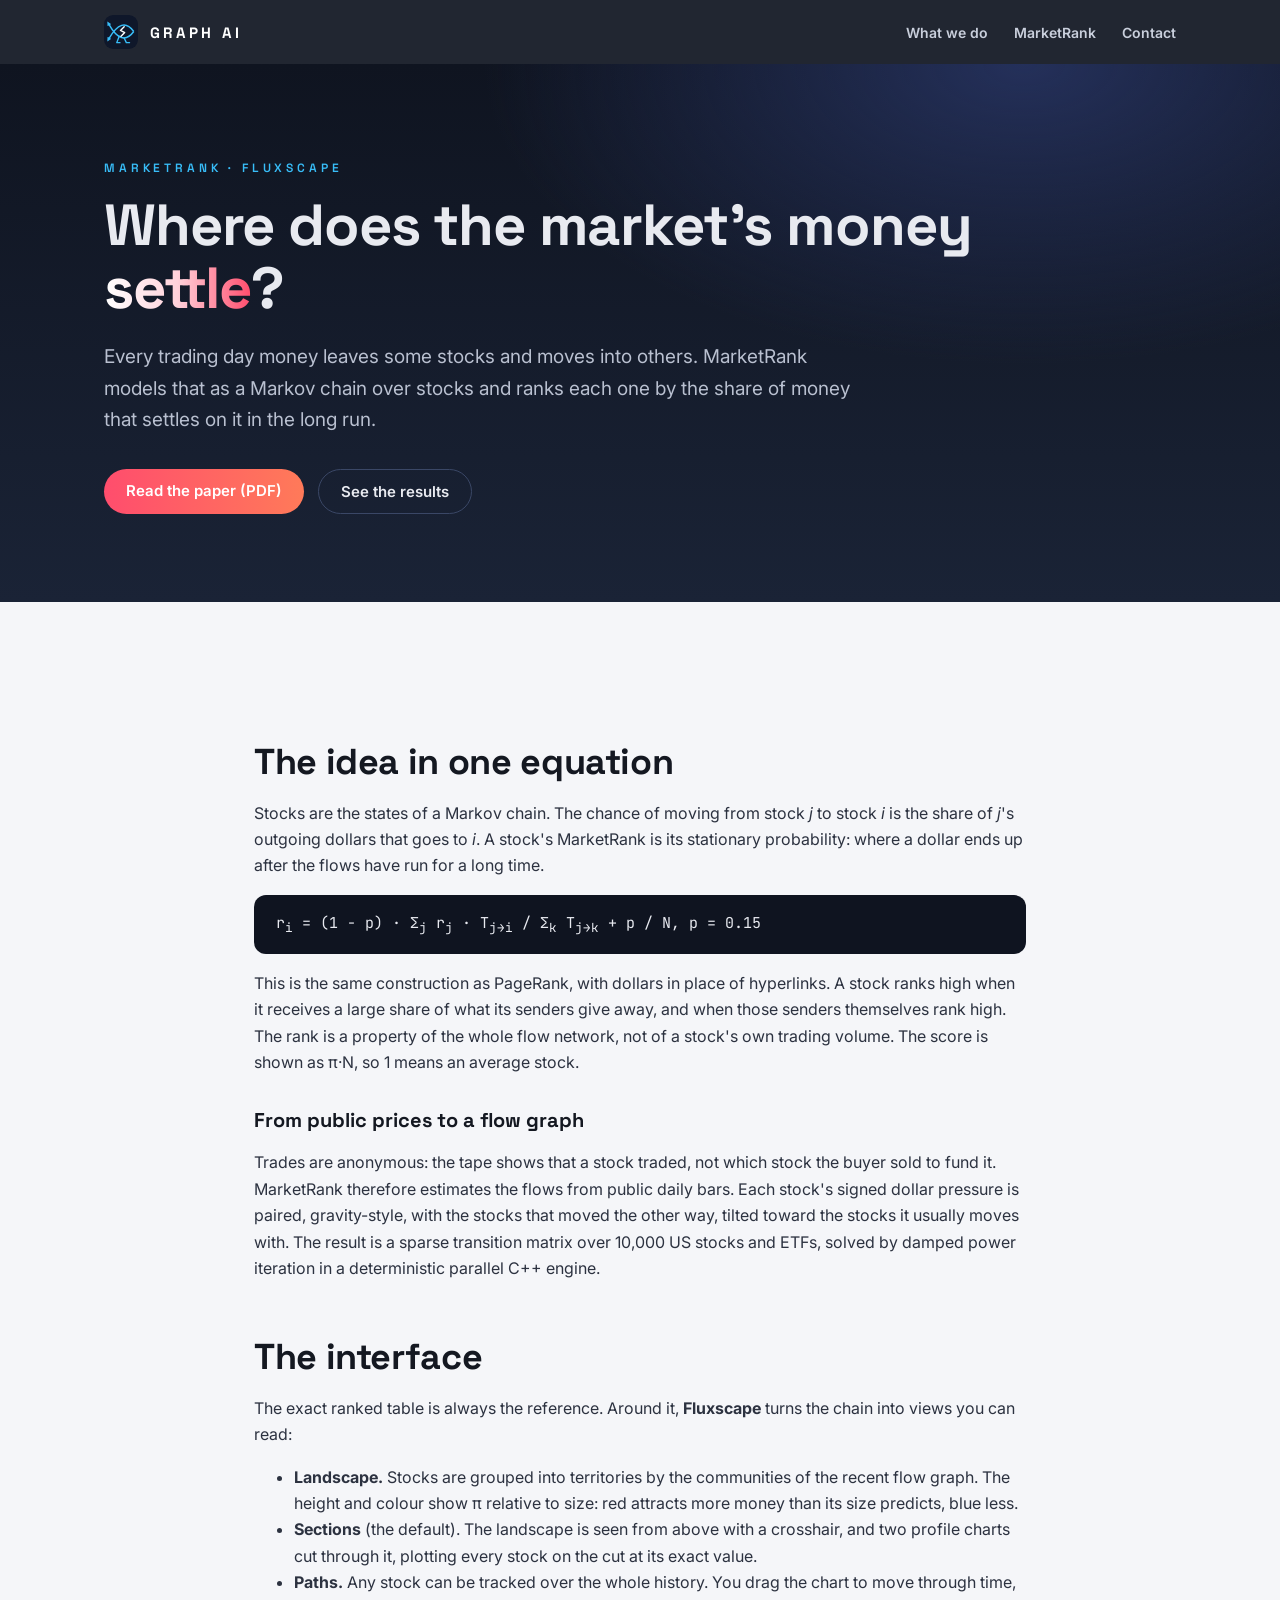
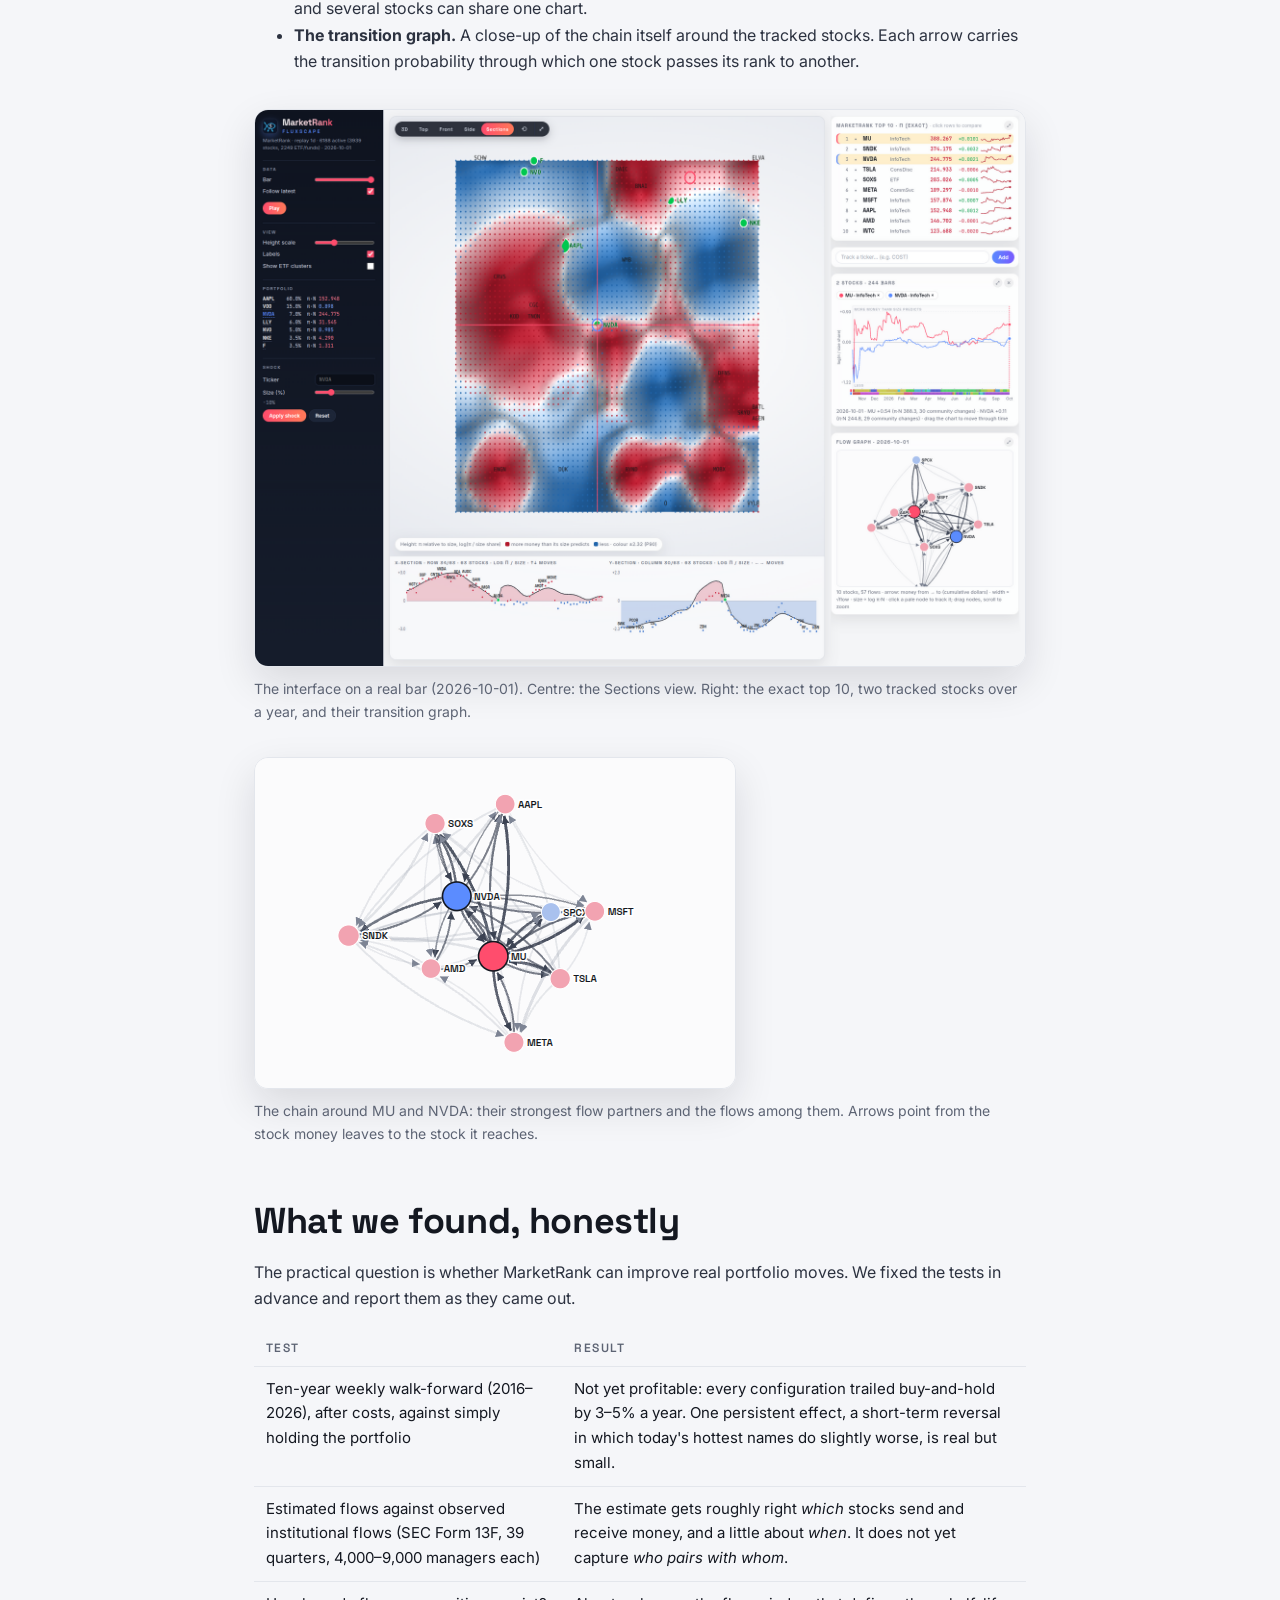
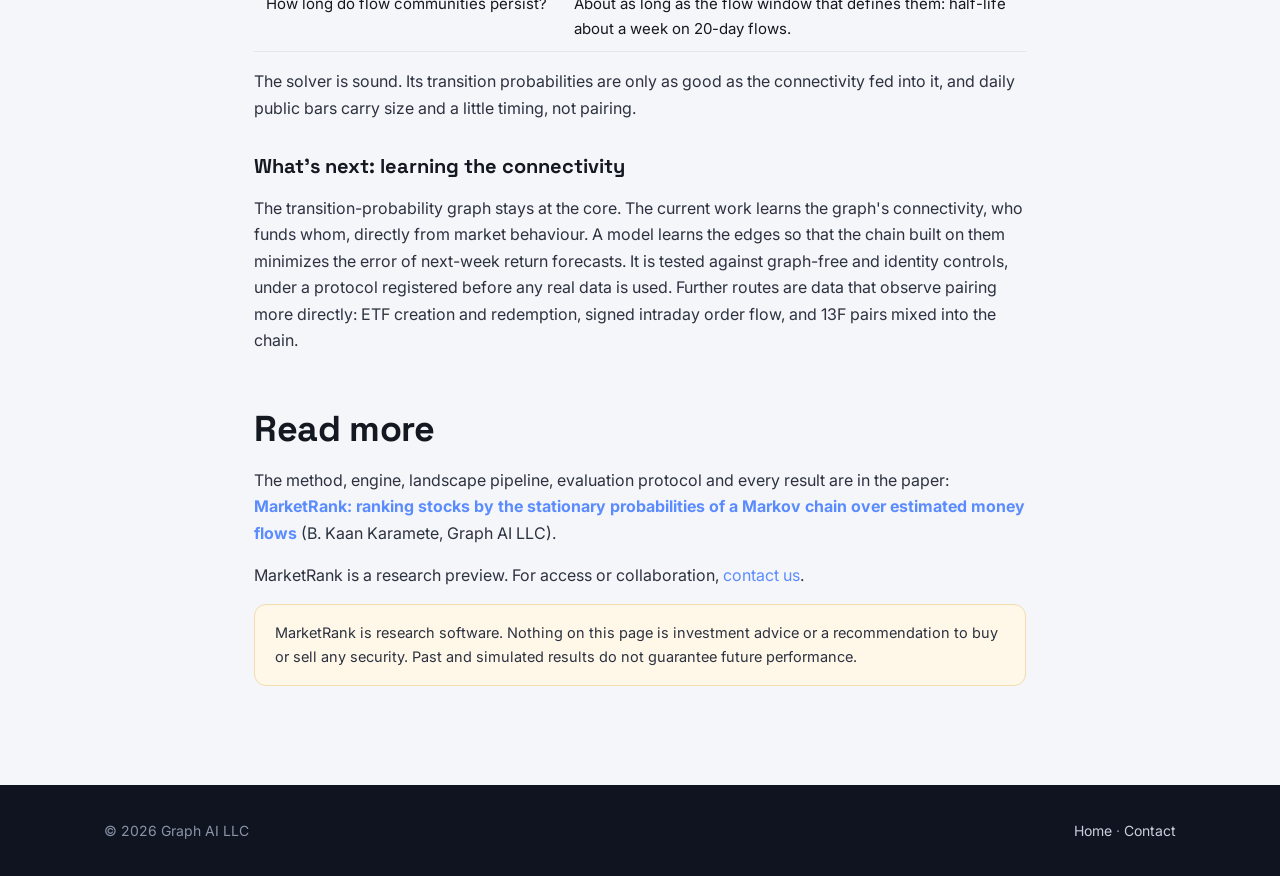
==== marketrank.html @ e9d5492d "graphaiportal.com: Graph AI LLC home + MarketRank page Co-Authored-By: Claude Opus 5.5 (1M context) " ====
<!doctype html>
<html lang="en">
<head>
<meta charset="utf-8">
<meta name="viewport" content="width=device-width, initial-scale=1">
<title>MarketRank: a Markov solver for where money settles | Graph AI LLC</title>
<meta name="description" content="MarketRank ranks stocks by the stationary probabilities of a Markov chain whose transition probabilities are estimated stock-to-stock money flows. Method, interface, honest results and the paper.">
<link rel="icon" type="image/svg+xml" href="assets/favicon.svg">
<link rel="icon" type="image/png" sizes="512x512" href="assets/icon-512.png">
<link rel="apple-touch-icon" sizes="180x180" href="assets/apple-touch-icon.png">
<link rel="preconnect" href="https://fonts.googleapis.com">
<link rel="preconnect" href="https://fonts.gstatic.com" crossorigin>
<link rel="stylesheet" href="https://fonts.googleapis.com/css2?family=Space+Grotesk:wght@500;600;700&family=Inter:wght@400;500;600&family=JetBrains+Mono:wght@400;600&display=swap">
<link rel="stylesheet" href="assets/site.css">
</head>
<body>

<nav class="nav">
  <div class="wrap">
    <a class="brand" href="index.html"><img src="assets/favicon.svg" alt=""><span>Graph AI</span></a>
    <ul>
      <li class="hide-sm"><a href="index.html#what">What we do</a></li>
      <li><a href="marketrank.html">MarketRank</a></li>
      <li><a href="index.html#contact">Contact</a></li>
    </ul>
  </div>
</nav>

<header class="hero">
  <div class="wrap">
    <p class="eyebrow">MarketRank · Fluxscape</p>
    <h1>Where does the market's money <span class="grad">settle</span>?</h1>
    <p class="lead">Every trading day money leaves some stocks and moves into others. MarketRank models that as a Markov chain over stocks and ranks each one by the share of money that settles on it in the long run.</p>
    <div class="btns">
      <a class="btn primary" href="assets/marketrank-paper.pdf">Read the paper (PDF)</a>
      <a class="btn ghost" href="#results">See the results</a>
    </div>
  </div>
</header>

<section class="block">
  <div class="wrap prose">
    <h2>The idea in one equation</h2>
    <p>Stocks are the states of a Markov chain. The chance of moving from stock <em>j</em> to stock <em>i</em> is the share of <em>j</em>'s outgoing dollars that goes to <em>i</em>. A stock's MarketRank is its stationary probability: where a dollar ends up after the flows have run for a long time.</p>
    <div class="formula">r<sub>i</sub> = (1 − p) · Σ<sub>j</sub> r<sub>j</sub> · T<sub>j→i</sub> / Σ<sub>k</sub> T<sub>j→k</sub>  +  p / N,     p = 0.15</div>
    <p>This is the same construction as PageRank, with dollars in place of hyperlinks. A stock ranks high when it receives a large share of what its senders give away, and when those senders themselves rank high. The rank is a property of the whole flow network, not of a stock's own trading volume. The score is shown as π·N, so 1 means an average stock.</p>

    <h3>From public prices to a flow graph</h3>
    <p>Trades are anonymous: the tape shows that a stock traded, not which stock the buyer sold to fund it. MarketRank therefore estimates the flows from public daily bars. Each stock's signed dollar pressure is paired, gravity-style, with the stocks that moved the other way, tilted toward the stocks it usually moves with. The result is a sparse transition matrix over 10,000 US stocks and ETFs, solved by damped power iteration in a deterministic parallel C++ engine.</p>

    <h2>The interface</h2>
    <p>The exact ranked table is always the reference. Around it, <strong>Fluxscape</strong> turns the chain into views you can read:</p>
    <ul>
      <li><strong>Landscape.</strong> Stocks are grouped into territories by the communities of the recent flow graph. The height and colour show π relative to size: red attracts more money than its size predicts, blue less.</li>
      <li><strong>Sections</strong> (the default). The landscape is seen from above with a crosshair, and two profile charts cut through it, plotting every stock on the cut at its exact value.</li>
      <li><strong>Paths.</strong> Any stock can be tracked over the whole history. You drag the chart to move through time, and several stocks can share one chart.</li>
      <li><strong>The transition graph.</strong> A close-up of the chain itself around the tracked stocks. Each arrow carries the transition probability through which one stock passes its rank to another.</li>
    </ul>
    <figure>
      <img src="assets/marketrank-ui.png" alt="MarketRank Fluxscape interface">
      <figcaption>The interface on a real bar (2026-10-01). Centre: the Sections view. Right: the exact top 10, two tracked stocks over a year, and their transition graph.</figcaption>
    </figure>
    <figure>
      <img src="assets/flow-graph.png" alt="Transition graph around MU and NVDA" style="max-width:520px">
      <figcaption>The chain around MU and NVDA: their strongest flow partners and the flows among them. Arrows point from the stock money leaves to the stock it reaches.</figcaption>
    </figure>

    <h2 id="results">What we found, honestly</h2>
    <p>The practical question is whether MarketRank can improve real portfolio moves. We fixed the tests in advance and report them as they came out.</p>
    <table class="results">
      <tr><th>Test</th><th>Result</th></tr>
      <tr><td>Ten-year weekly walk-forward (2016–2026), after costs, against simply holding the portfolio</td><td>Not yet profitable: every configuration trailed buy-and-hold by 3–5% a year. One persistent effect, a short-term reversal in which today's hottest names do slightly worse, is real but small.</td></tr>
      <tr><td>Estimated flows against observed institutional flows (SEC Form 13F, 39 quarters, 4,000–9,000 managers each)</td><td>The estimate gets roughly right <em>which</em> stocks send and receive money, and a little about <em>when</em>. It does not yet capture <em>who pairs with whom</em>.</td></tr>
      <tr><td>How long do flow communities persist?</td><td>About as long as the flow window that defines them: half-life about a week on 20-day flows.</td></tr>
    </table>
    <p>The solver is sound. Its transition probabilities are only as good as the connectivity fed into it, and daily public bars carry size and a little timing, not pairing.</p>

    <h3>What's next: learning the connectivity</h3>
    <p>The transition-probability graph stays at the core. The current work learns the graph's connectivity, who funds whom, directly from market behaviour. A model learns the edges so that the chain built on them minimizes the error of next-week return forecasts. It is tested against graph-free and identity controls, under a protocol registered before any real data is used. Further routes are data that observe pairing more directly: ETF creation and redemption, signed intraday order flow, and 13F pairs mixed into the chain.</p>

    <h2>Read more</h2>
    <p>The method, engine, landscape pipeline, evaluation protocol and every result are in the paper: <a href="assets/marketrank-paper.pdf"><strong>MarketRank: ranking stocks by the stationary probabilities of a Markov chain over estimated money flows</strong></a> (B. Kaan Karamete, Graph AI LLC).</p>
    <p>MarketRank is a research preview. For access or collaboration, <a href="index.html#contact">contact us</a>.</p>
    <p class="note">MarketRank is research software. Nothing on this page is investment advice or a recommendation to buy or sell any security. Past and simulated results do not guarantee future performance.</p>
  </div>
</section>

<footer>
  <div class="wrap">
    <span>© 2026 Graph AI LLC</span>
    <span><a href="index.html">Home</a> · <a href="index.html#contact">Contact</a></span>
  </div>
</footer>
</body>
</html>
---- assets/site.css ----
:root {
  --navy: #0f1420; --navy2: #1a2336; --ink: #141821; --muted: #5d6474; --line: #e3e6ec; --bg: #f5f6f9;
  --red: #ff4d6d; --red2: #ff7a59; --blue: #5b8cff; --sky: #38bdf8;
  --display: 'Space Grotesk', Inter, system-ui, sans-serif;
  --sans: Inter, system-ui, -apple-system, 'Segoe UI', sans-serif;
  --mono: 'JetBrains Mono', ui-monospace, SFMono-Regular, Menlo, monospace;
}
* { box-sizing: border-box; }
html { scroll-behavior: smooth; }
body { margin: 0; font: 16px/1.65 var(--sans); color: var(--ink); background: var(--bg); }
img { max-width: 100%; display: block; }
a { color: var(--blue); text-decoration: none; }
a:hover { text-decoration: underline; }
.wrap { max-width: 1120px; margin: 0 auto; padding: 0 24px; }

/* nav */
.nav { position: sticky; top: 0; z-index: 10; background: rgba(15, 20, 32, .92); backdrop-filter: blur(10px); -webkit-backdrop-filter: blur(10px); }
.nav .wrap { display: flex; align-items: center; justify-content: space-between; height: 64px; }
.brand { display: flex; align-items: center; gap: 12px; color: #fff; }
.brand:hover { text-decoration: none; }
.brand img { width: 34px; height: 34px; border-radius: 9px; }
.brand span { font: 700 15px var(--display); letter-spacing: .22em; text-transform: uppercase; }
.nav ul { list-style: none; display: flex; gap: 26px; margin: 0; padding: 0; }
.nav ul a { color: #c9cfdc; font: 600 14px var(--sans); }
.nav ul a:hover { color: #fff; text-decoration: none; }

/* hero */
.hero { background: radial-gradient(900px 500px at 80% 0%, #24305a 0%, transparent 60%), linear-gradient(180deg, var(--navy) 0%, var(--navy2) 100%); color: #e8eaf0; padding: 96px 0 88px; }
.eyebrow { font: 600 12px var(--display); letter-spacing: .32em; text-transform: uppercase; color: var(--sky); margin: 0 0 18px; }
.hero h1 { font: 700 clamp(34px, 5vw, 58px)/1.08 var(--display); letter-spacing: -.02em; margin: 0 0 22px; max-width: 900px; }
.hero h1 .grad { background: linear-gradient(90deg, #ffffff 0%, #ffd1da 50%, var(--red) 100%); -webkit-background-clip: text; background-clip: text; color: transparent; }
.hero p.lead { font-size: 19px; color: #b9c0d0; max-width: 760px; margin: 0 0 34px; }
.btns { display: flex; flex-wrap: wrap; gap: 14px; }
.btn { display: inline-block; padding: 12px 22px; border-radius: 999px; font: 600 15px var(--sans); }
.btn:hover { text-decoration: none; filter: brightness(1.08); }
.btn.primary { background: linear-gradient(90deg, var(--red), var(--red2)); color: #fff; }
.btn.ghost { border: 1px solid #3a4766; color: #e8eaf0; }

/* sections */
section.block { padding: 84px 0; }
section.block.alt { background: #fff; }
h2 { font: 700 clamp(26px, 3.2vw, 36px)/1.15 var(--display); letter-spacing: -.01em; margin: 0 0 14px; }
.sub { color: var(--muted); max-width: 760px; margin: 0 0 40px; font-size: 17px; }
.grid3 { display: grid; grid-template-columns: repeat(auto-fit, minmax(260px, 1fr)); gap: 22px; }
.card { background: #fff; border: 1px solid var(--line); border-radius: 16px; padding: 26px; box-shadow: 0 8px 24px rgba(20, 24, 33, .05); }
section.block.alt .card { background: var(--bg); }
.card h3 { font: 700 18px var(--display); margin: 0 0 8px; }
.card p { margin: 0; color: var(--muted); font-size: 15px; }
.icon { width: 40px; height: 40px; border-radius: 10px; display: grid; place-items: center; margin-bottom: 14px; font-size: 20px;
  background: linear-gradient(135deg, rgba(91, 140, 255, .15), rgba(255, 77, 109, .15)); }

/* feature */
.feature { display: grid; grid-template-columns: 1.05fr 1fr; gap: 44px; align-items: center; }
.feature .shot { border-radius: 16px; overflow: hidden; box-shadow: 0 24px 60px rgba(15, 20, 32, .25); border: 1px solid #263047; }
.tag { display: inline-block; font: 600 11px var(--display); letter-spacing: .2em; text-transform: uppercase; color: var(--red);
  background: rgba(255, 77, 109, .1); padding: 5px 10px; border-radius: 999px; margin-bottom: 14px; }
.ticks { list-style: none; padding: 0; margin: 18px 0 28px; }
.ticks li { padding-left: 26px; position: relative; margin: 8px 0; color: #303644; }
.ticks li::before { content: ''; position: absolute; left: 0; top: .6em; width: 12px; height: 12px; border-radius: 50%;
  background: linear-gradient(135deg, var(--red), var(--blue)); }
.feature .btn.ghost { color: var(--ink); border-color: #c8ccd6; }

/* prose page */
.prose { max-width: 820px; }
.prose h2 { margin-top: 56px; }
.prose h3 { font: 700 20px var(--display); margin: 32px 0 8px; }
.prose p, .prose li { color: #2c3240; }
.formula { font: 15px var(--mono); background: var(--navy); color: #e8eaf0; padding: 18px 22px; border-radius: 12px; overflow-x: auto; }
figure { margin: 34px 0; }
figure img { border-radius: 14px; border: 1px solid var(--line); box-shadow: 0 16px 40px rgba(15, 20, 32, .12); }
figcaption { color: var(--muted); font-size: 14px; margin-top: 10px; }
.results { width: 100%; border-collapse: collapse; margin: 18px 0 8px; font-size: 15px; }
.results th, .results td { text-align: left; padding: 10px 12px; border-bottom: 1px solid var(--line); vertical-align: top; }
.results th { font: 600 12px var(--display); letter-spacing: .12em; text-transform: uppercase; color: var(--muted); }
.note { background: #fff7e8; border: 1px solid #f3dcae; border-radius: 12px; padding: 16px 20px; color: #5b4a24; font-size: 14.5px; }

/* contact + footer */
.contact { text-align: center; }
.contact .sub { margin: 0 auto 26px; }
footer { background: var(--navy); color: #8b93a7; padding: 34px 0; font-size: 14px; }
footer .wrap { display: flex; flex-wrap: wrap; justify-content: space-between; gap: 12px; }
footer a { color: #c9cfdc; }

@media (max-width: 860px) {
  .feature { grid-template-columns: 1fr; }
  .nav ul { gap: 16px; }
  .nav ul li.hide-sm { display: none; }
  .hero { padding: 72px 0 64px; }
}
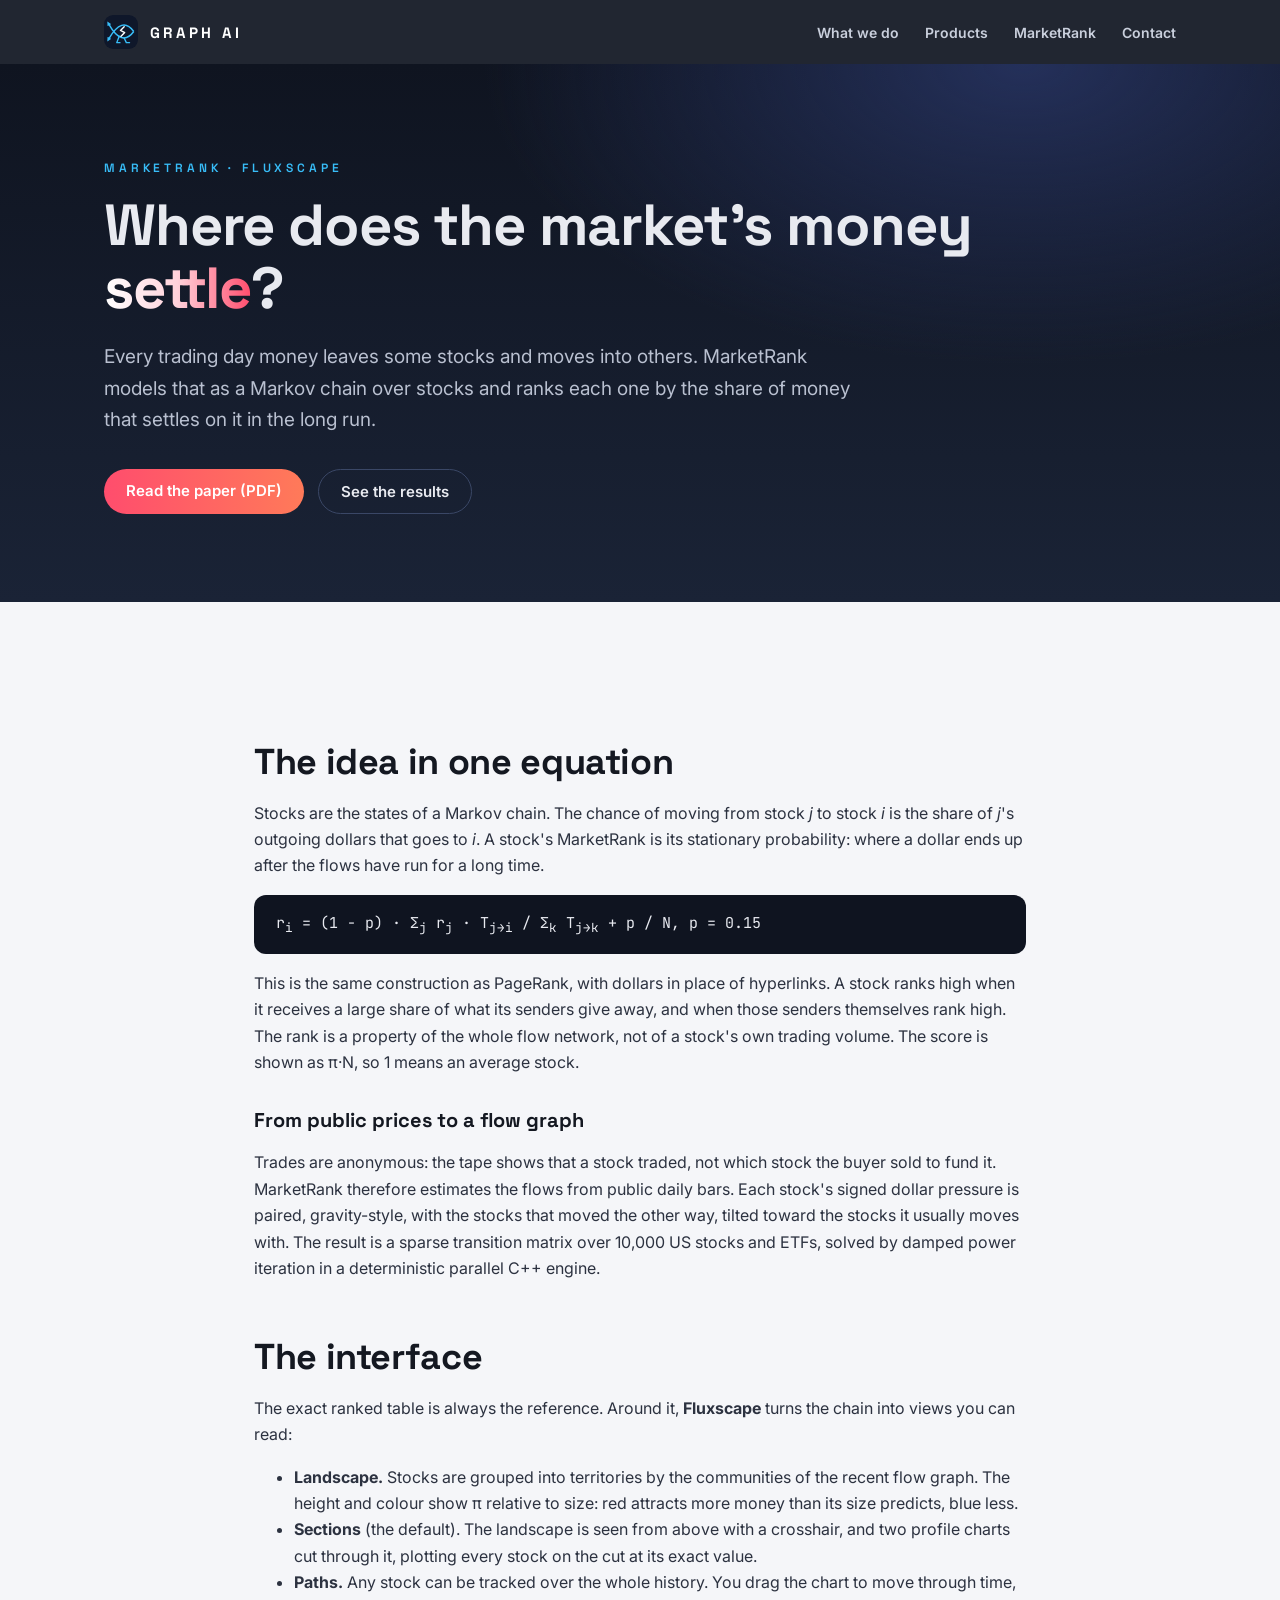
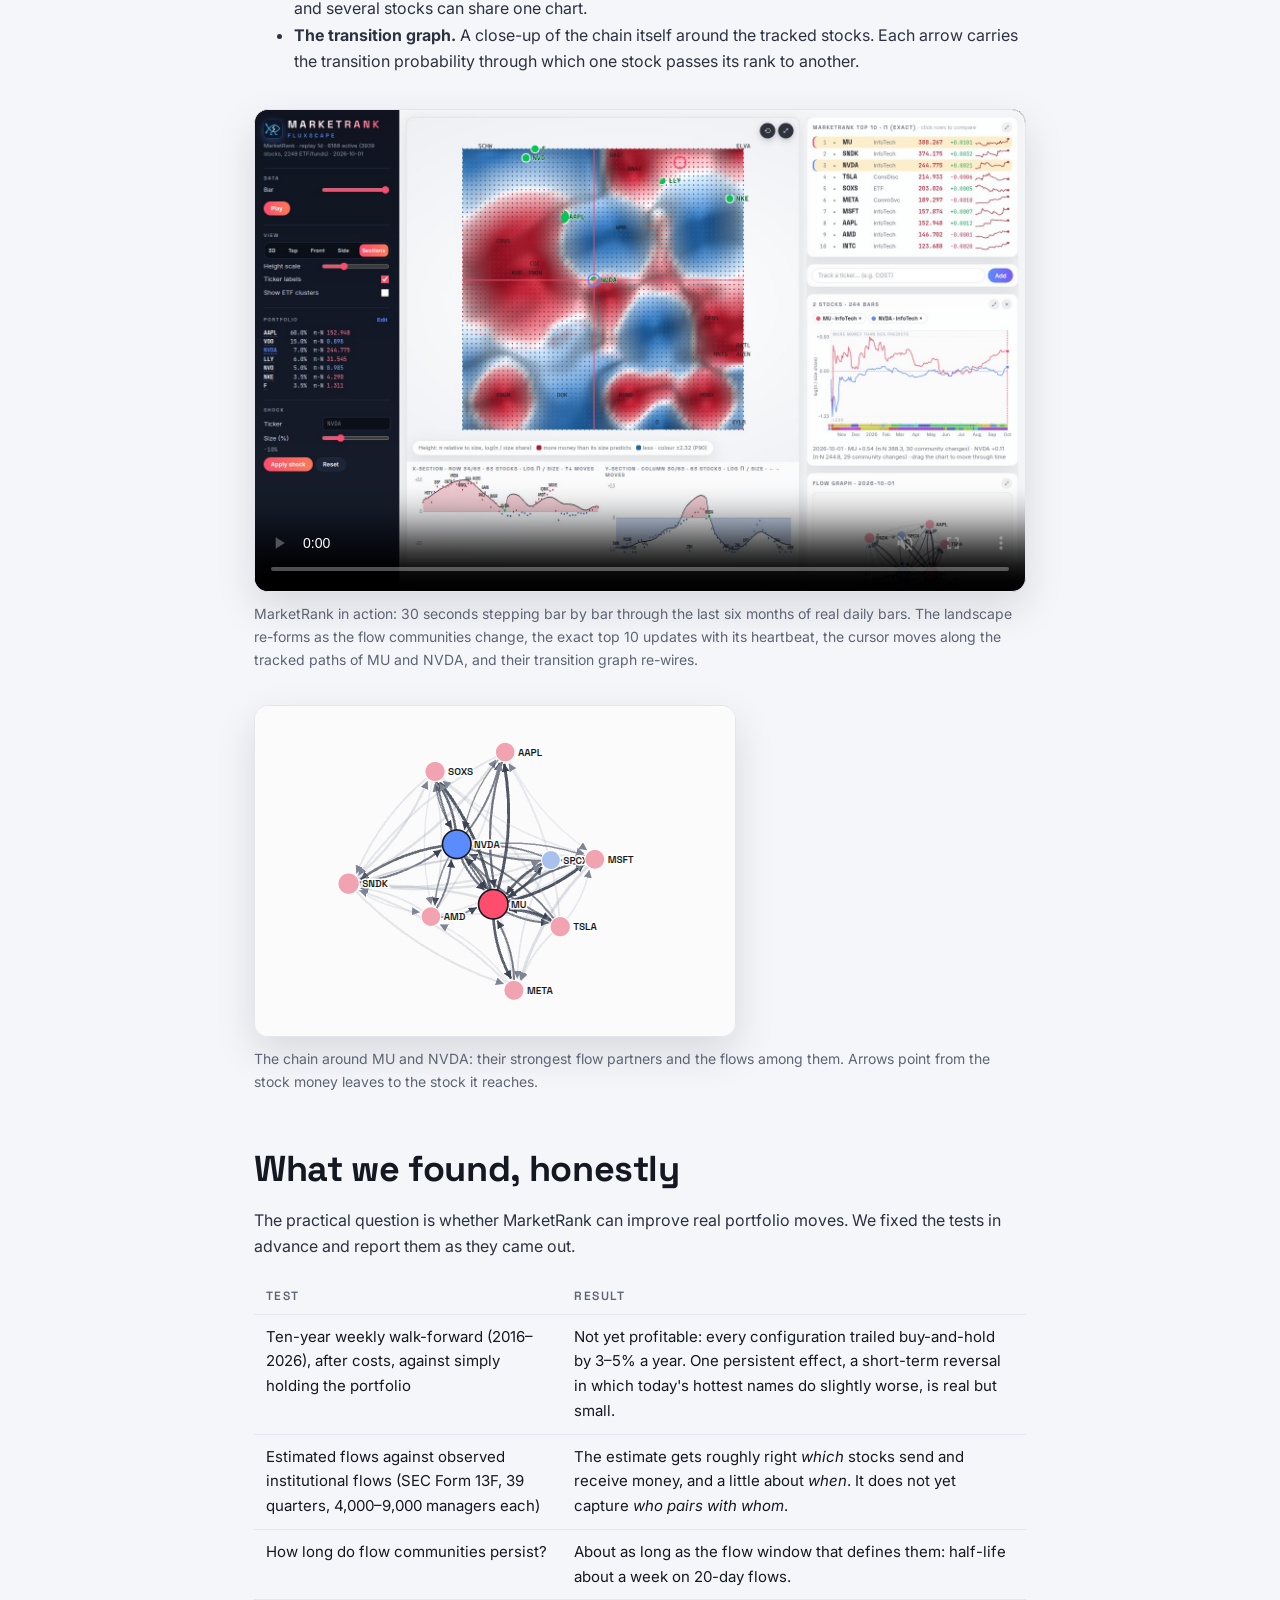
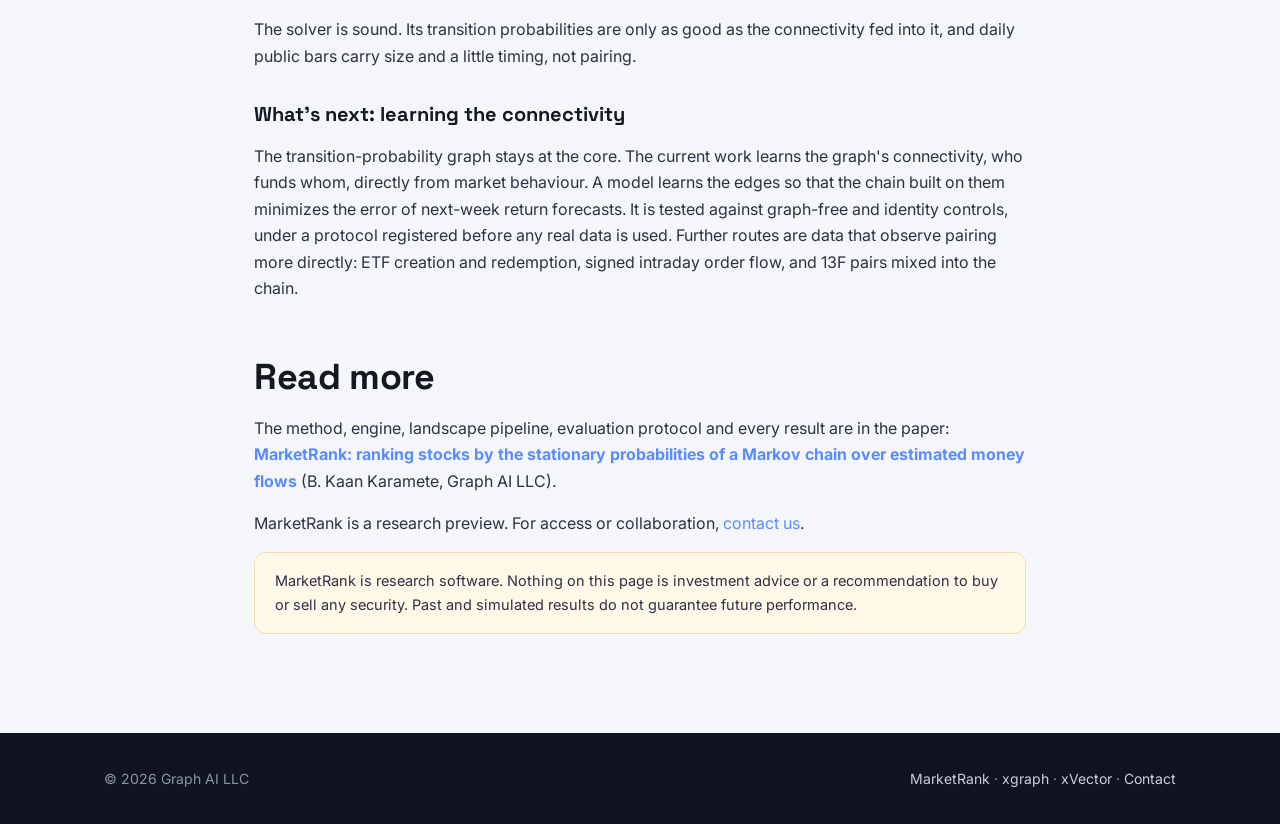
==== commit 55297d60: "site: products (MarketRank, xgraph, xVector + arXiv:2609.00387), publications, 30 s MarketRank demo " ====
--- a/marketrank.html
+++ b/marketrank.html
@@ -20,6 +20,7 @@
     <a class="brand" href="index.html"><img src="assets/favicon.svg" alt=""><span>Graph AI</span></a>
     <ul>
       <li class="hide-sm"><a href="index.html#what">What we do</a></li>
+      <li><a href="index.html#products">Products</a></li>
       <li><a href="marketrank.html">MarketRank</a></li>
       <li><a href="index.html#contact">Contact</a></li>
     </ul>
@@ -57,8 +58,8 @@
       <li><strong>The transition graph.</strong> A close-up of the chain itself around the tracked stocks. Each arrow carries the transition probability through which one stock passes its rank to another.</li>
     </ul>
     <figure>
-      <img src="assets/marketrank-ui.png" alt="MarketRank Fluxscape interface">
-      <figcaption>The interface on a real bar (2026-10-01). Centre: the Sections view. Right: the exact top 10, two tracked stocks over a year, and their transition graph.</figcaption>
+      <video class="demo" src="assets/marketrank-demo.mp4" poster="assets/marketrank-ui.jpg" controls autoplay muted loop playsinline preload="metadata"></video>
+      <figcaption>MarketRank in action: 30 seconds stepping bar by bar through the last six months of real daily bars. The landscape re-forms as the flow communities change, the exact top 10 updates with its heartbeat, the cursor moves along the tracked paths of MU and NVDA, and their transition graph re-wires.</figcaption>
     </figure>
     <figure>
       <img src="assets/flow-graph.png" alt="Transition graph around MU and NVDA" style="max-width:520px">
@@ -88,7 +89,7 @@
 <footer>
   <div class="wrap">
     <span>© 2026 Graph AI LLC</span>
-    <span><a href="index.html">Home</a> · <a href="index.html#contact">Contact</a></span>
+    <span><a href="marketrank.html">MarketRank</a> · <a href="https://github.com/karametebkaan/xgraph">xgraph</a> · <a href="https://github.com/karametebkaan/xVector">xVector</a> · <a href="index.html#contact">Contact</a></span>
   </div>
 </footer>
 </body>
--- a/assets/site.css
+++ b/assets/site.css
@@ -87,3 +87,17 @@
   .nav ul li.hide-sm { display: none; }
   .hero { padding: 72px 0 64px; }
 }
+
+/* products */
+.products .product { display: flex; flex-direction: column; color: inherit; transition: transform .15s, box-shadow .15s; }
+.products .product:hover { text-decoration: none; transform: translateY(-3px); box-shadow: 0 16px 36px rgba(20, 24, 33, .12); }
+.products .tag { align-self: flex-start; }
+.tag-blue { color: var(--blue); background: rgba(91, 140, 255, .12); }
+.kicker { font: 600 14px var(--sans); color: var(--ink) !important; margin: 0 0 10px !important; }
+.product .more { margin-top: auto; padding-top: 16px; font: 600 14px var(--sans); color: var(--blue); }
+.feature .shot video, video.demo { width: 100%; display: block; background: var(--navy); }
+video.demo { border-radius: 14px; border: 1px solid var(--line); box-shadow: 0 16px 40px rgba(15, 20, 32, .12); }
+.product .more a { color: var(--blue); }
+.products .card.product:not(a):hover { transform: none; }
+.publications { margin-top: 26px; font-size: 15px; color: var(--muted); }
+.publications li { margin: 6px 0; }
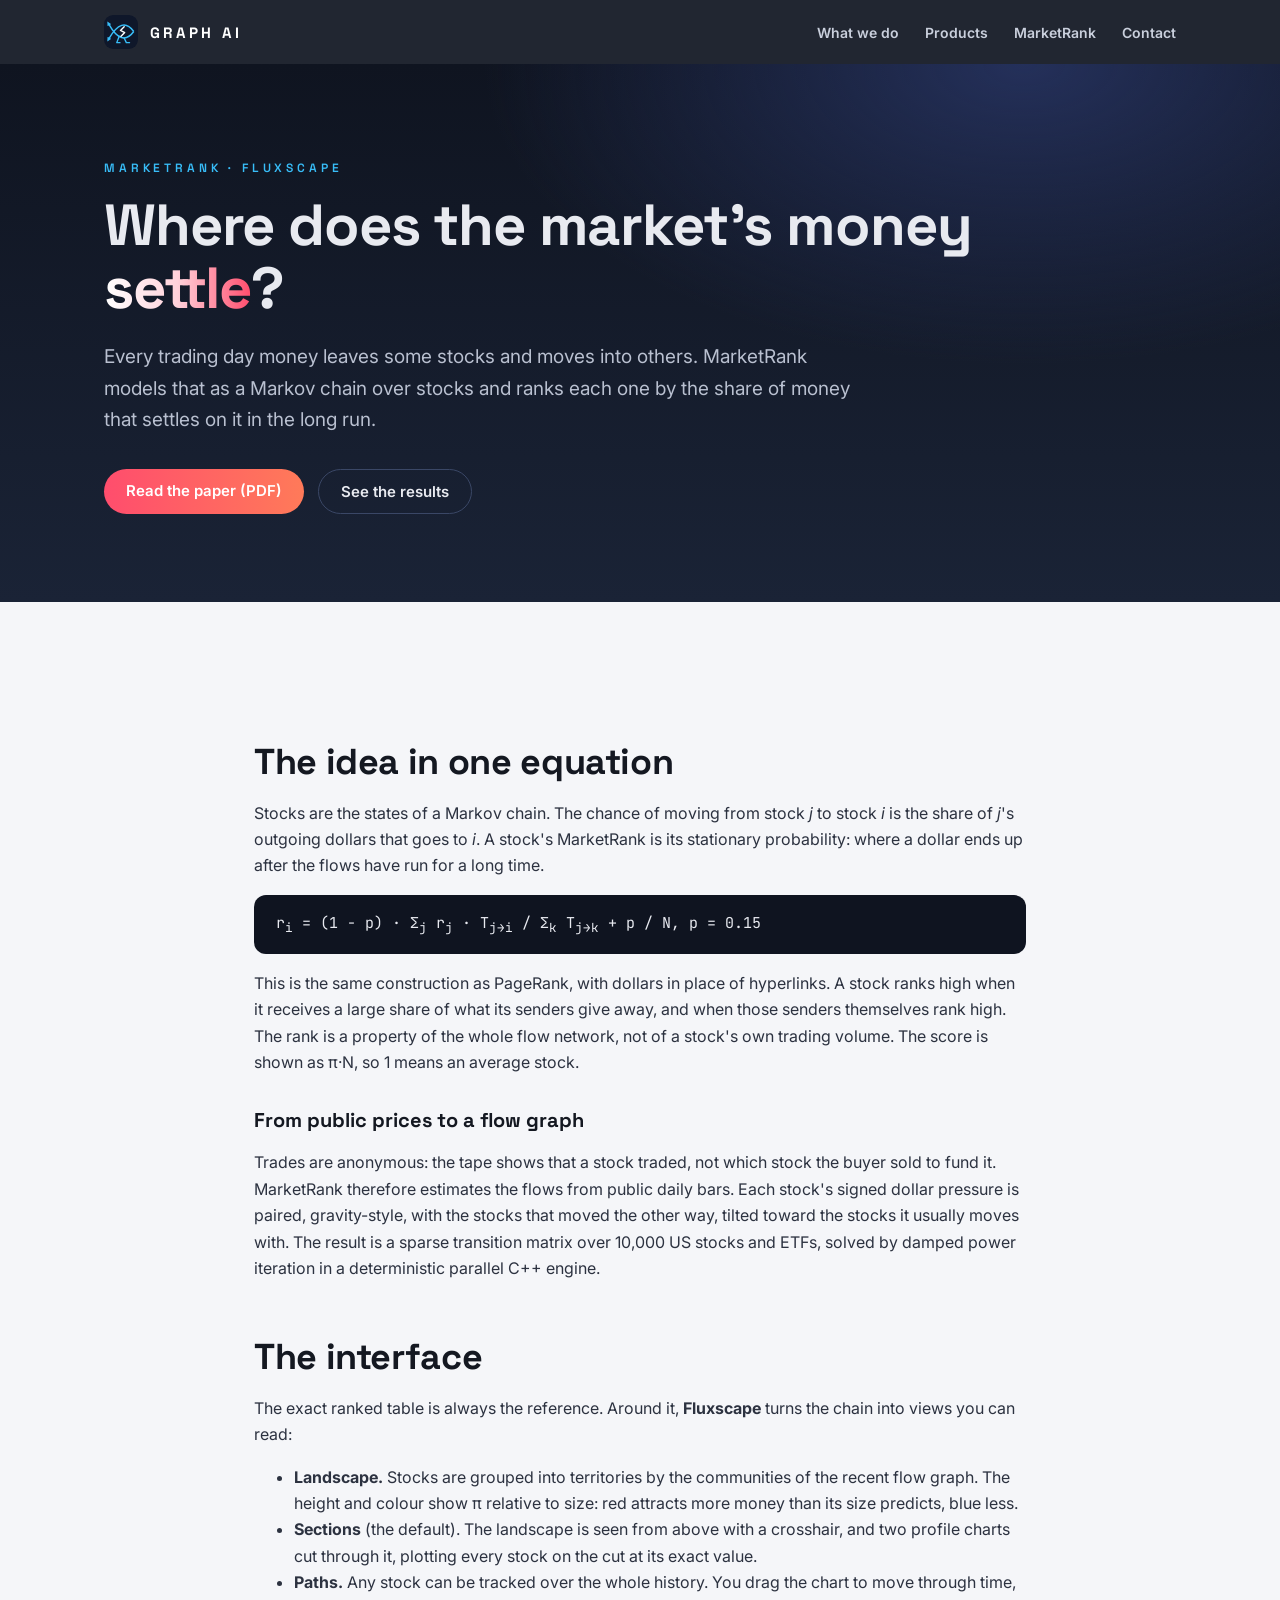
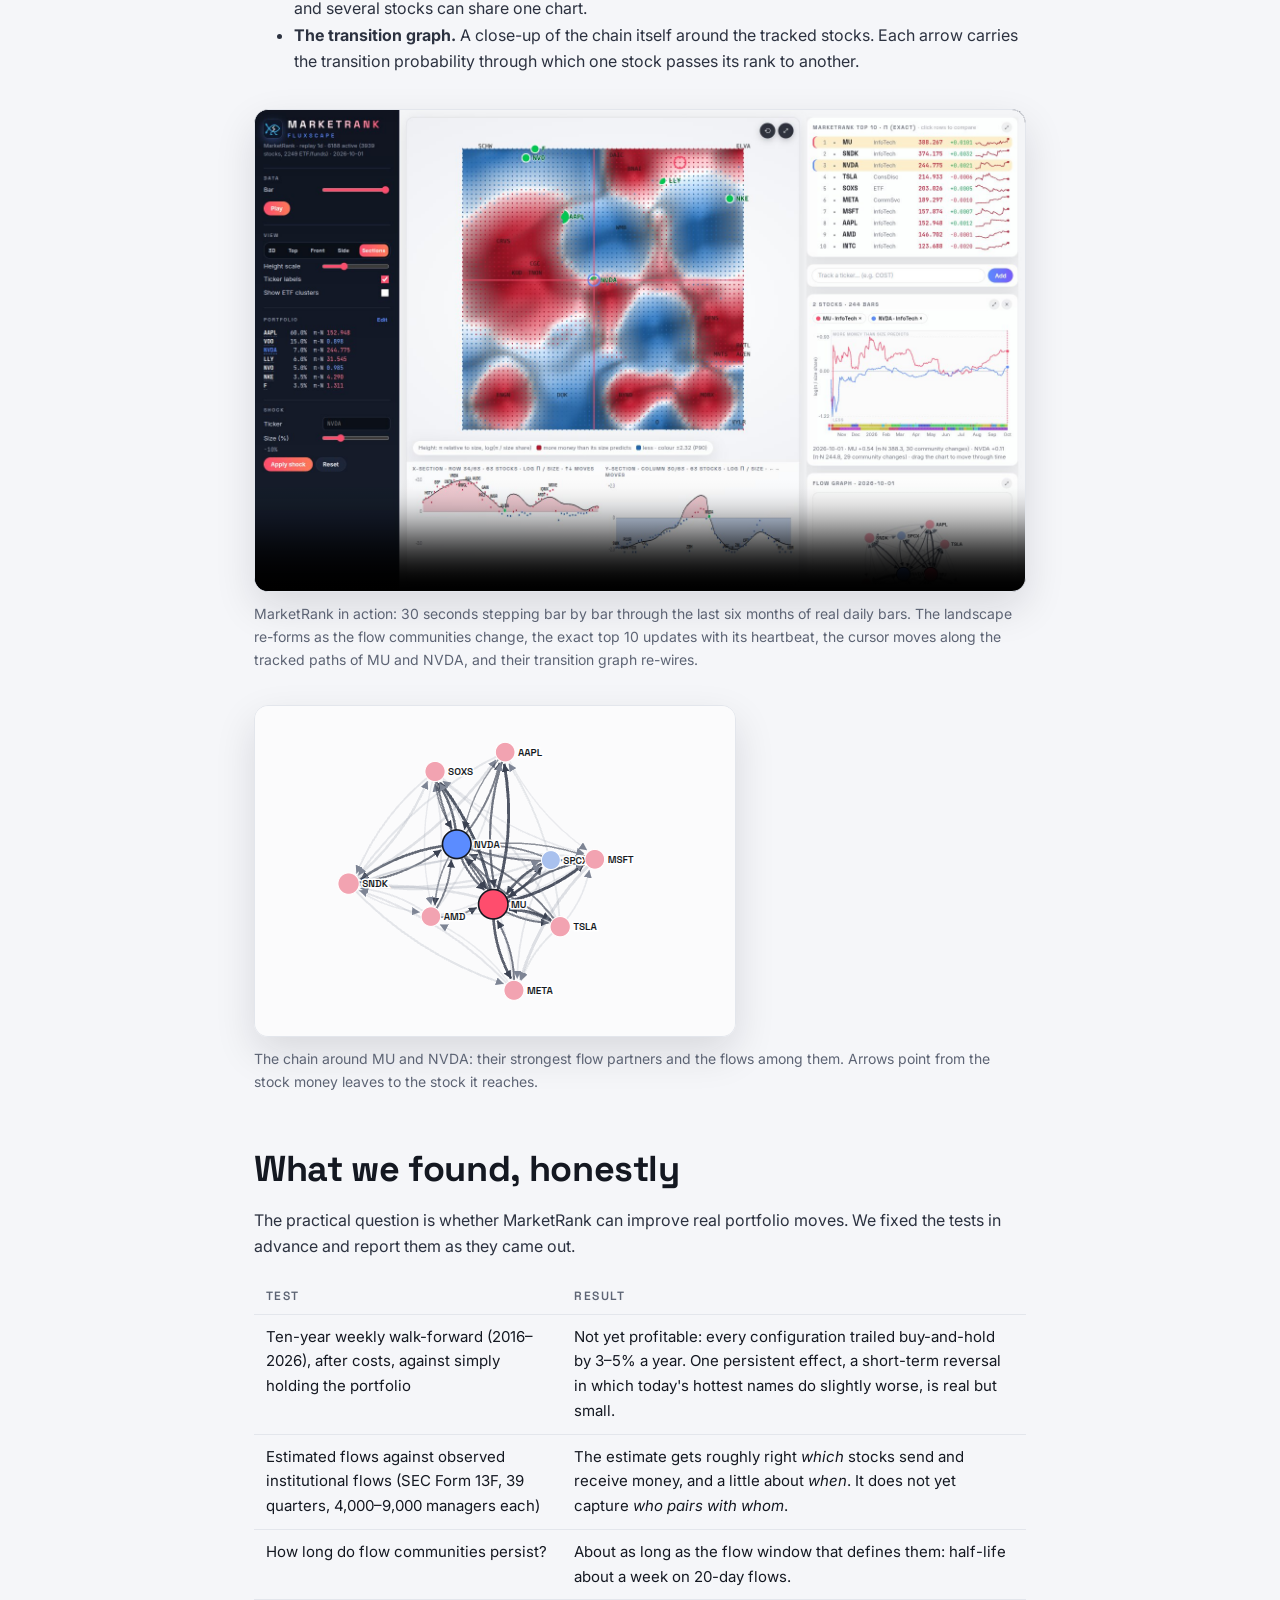
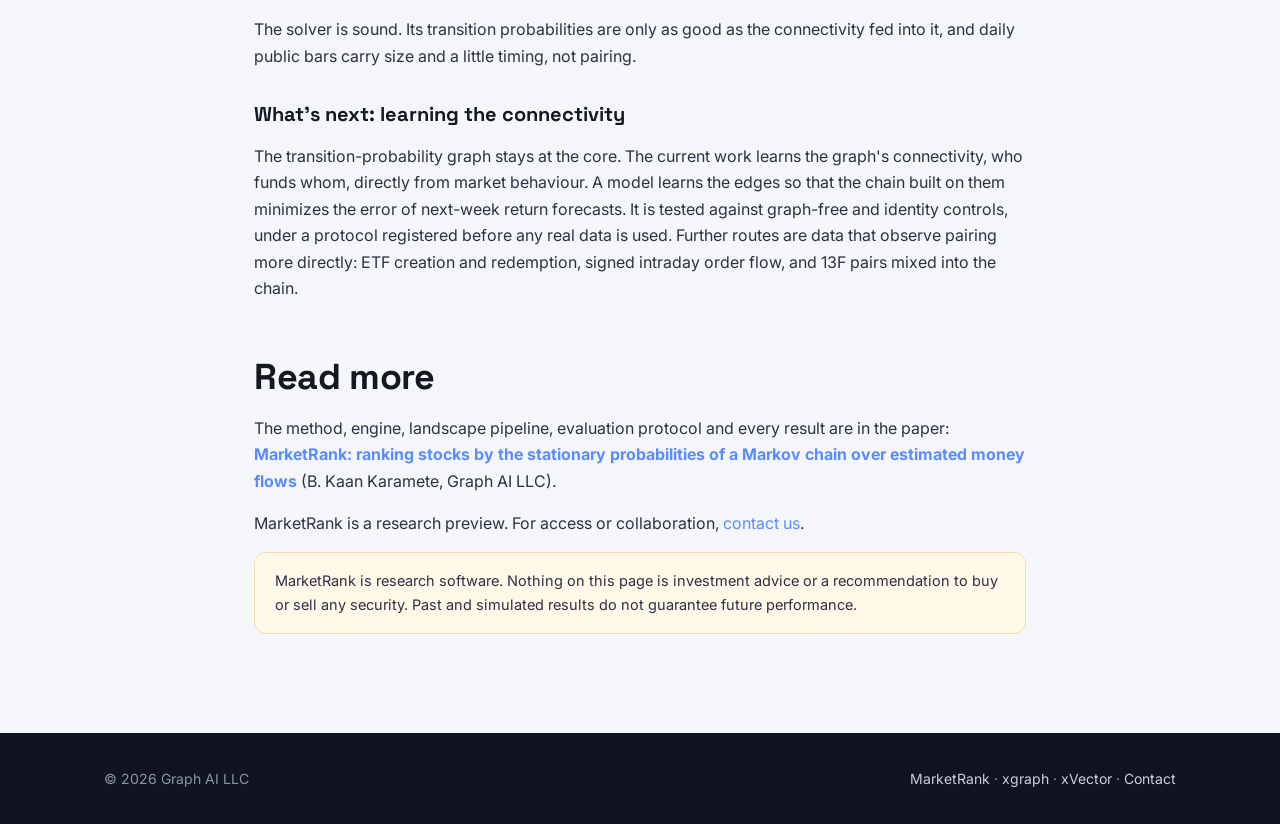
==== commit 4333db7f: "site: xgraph and xVector product pages from their READMEs; product titles link to them Co-Authored-B" ====
--- a/marketrank.html
+++ b/marketrank.html
@@ -89,7 +89,7 @@
 <footer>
   <div class="wrap">
     <span>© 2026 Graph AI LLC</span>
-    <span><a href="marketrank.html">MarketRank</a> · <a href="https://github.com/karametebkaan/xgraph">xgraph</a> · <a href="https://github.com/karametebkaan/xVector">xVector</a> · <a href="index.html#contact">Contact</a></span>
+    <span><a href="marketrank.html">MarketRank</a> · <a href="xgraph.html">xgraph</a> · <a href="xvector.html">xVector</a> · <a href="index.html#contact">Contact</a></span>
   </div>
 </footer>
 </body>
--- a/assets/site.css
+++ b/assets/site.css
@@ -101,3 +101,10 @@
 .products .card.product:not(a):hover { transform: none; }
 .publications { margin-top: 26px; font-size: 15px; color: var(--muted); }
 .publications li { margin: 6px 0; }
+
+.product h3 a { color: var(--ink); }
+.product h3 a:hover { color: var(--blue); text-decoration: none; }
+.feature-stack { grid-template-columns: 1fr; gap: 0; }
+.feature-stack .sub, .feature-stack .ticks { max-width: 900px; }
+.shot-wide { margin-top: 36px; border-radius: 16px; overflow: hidden; box-shadow: 0 24px 60px rgba(15, 20, 32, .25); border: 1px solid #263047; }
+.shot-wide video { width: 100%; display: block; background: var(--navy); }
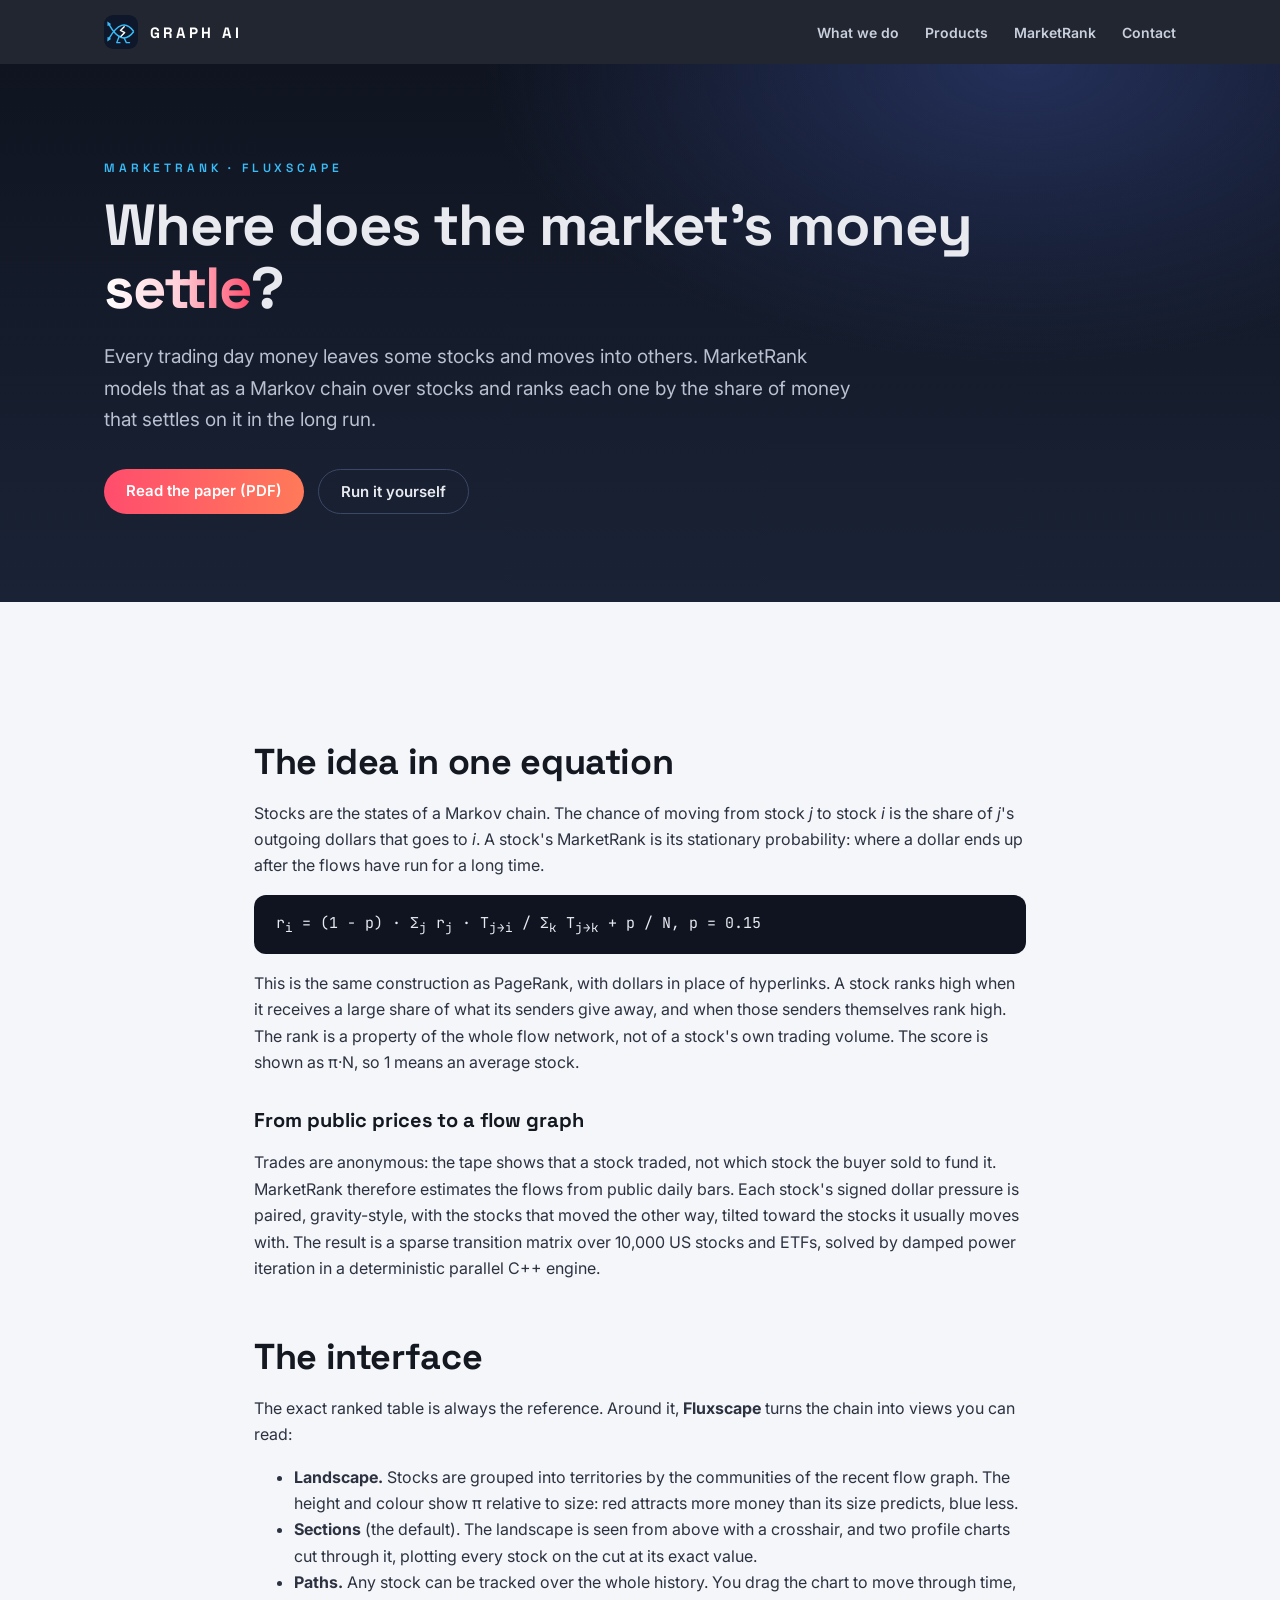
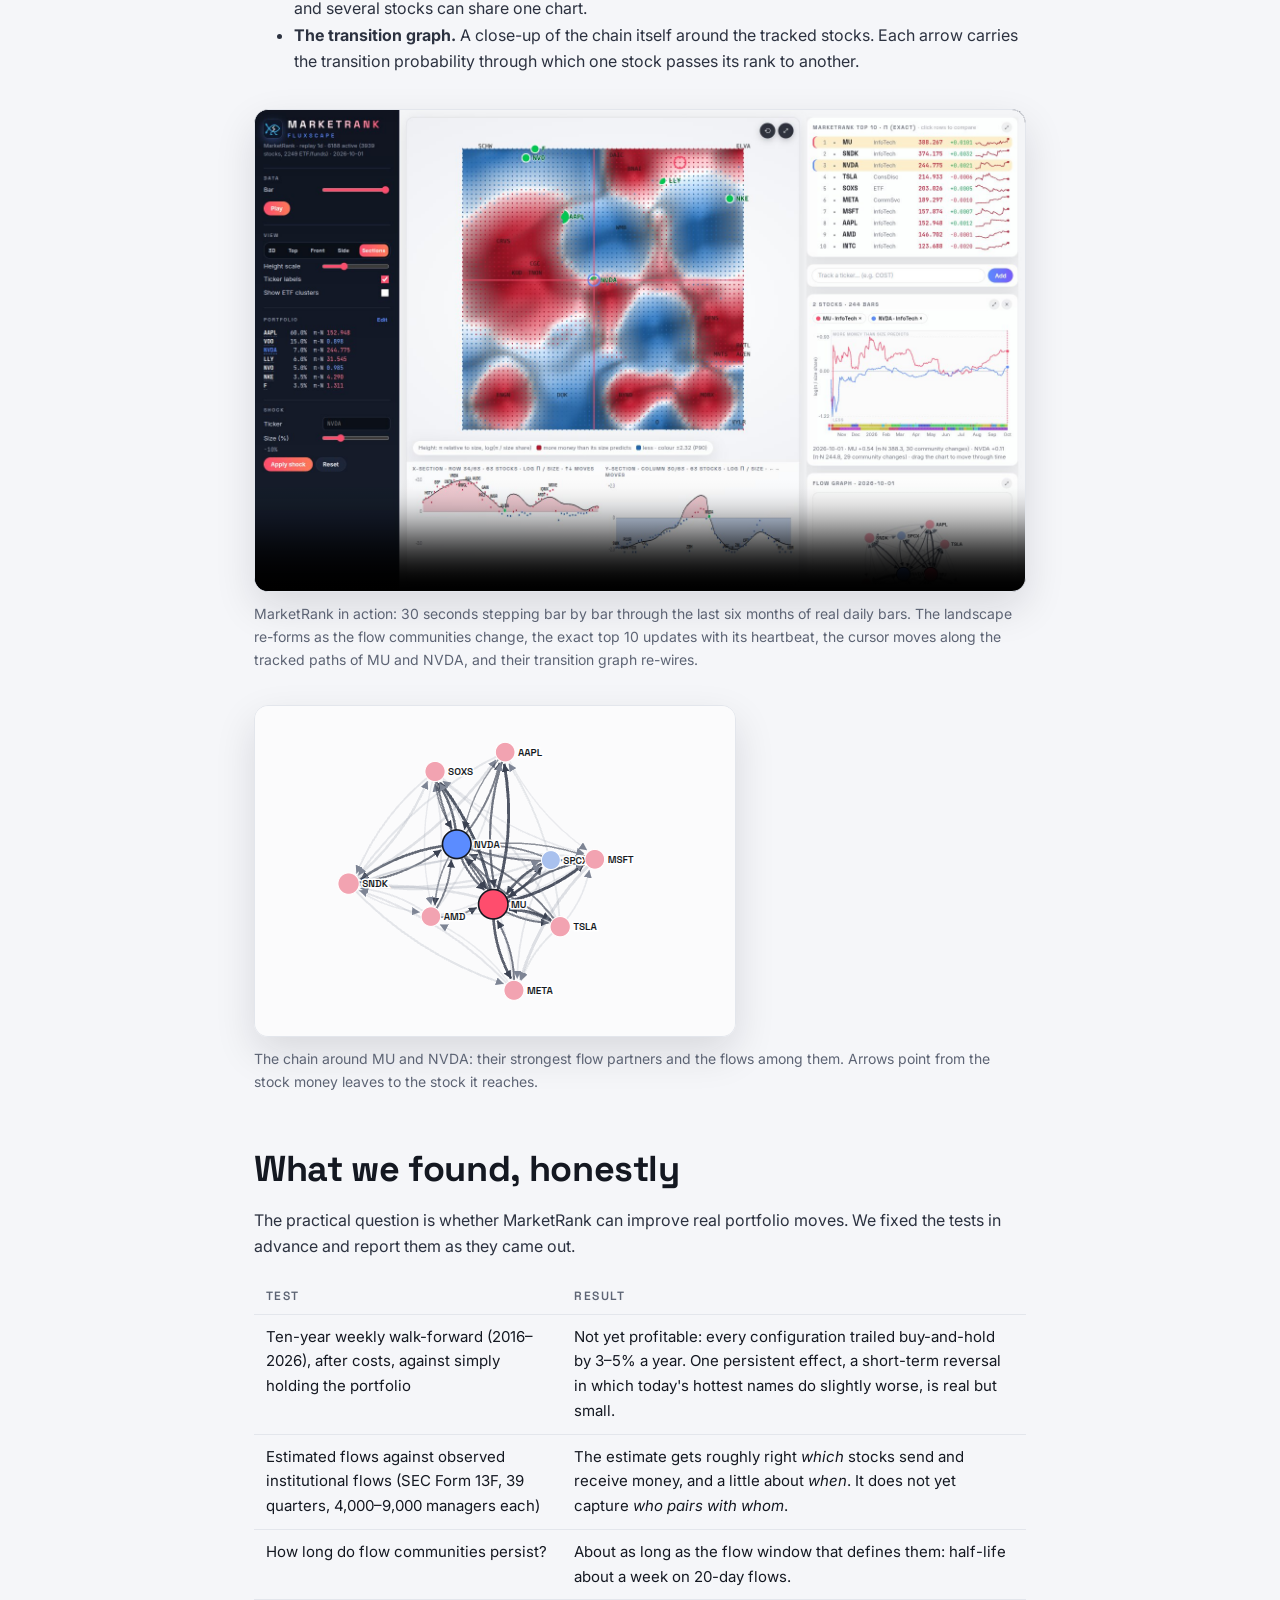
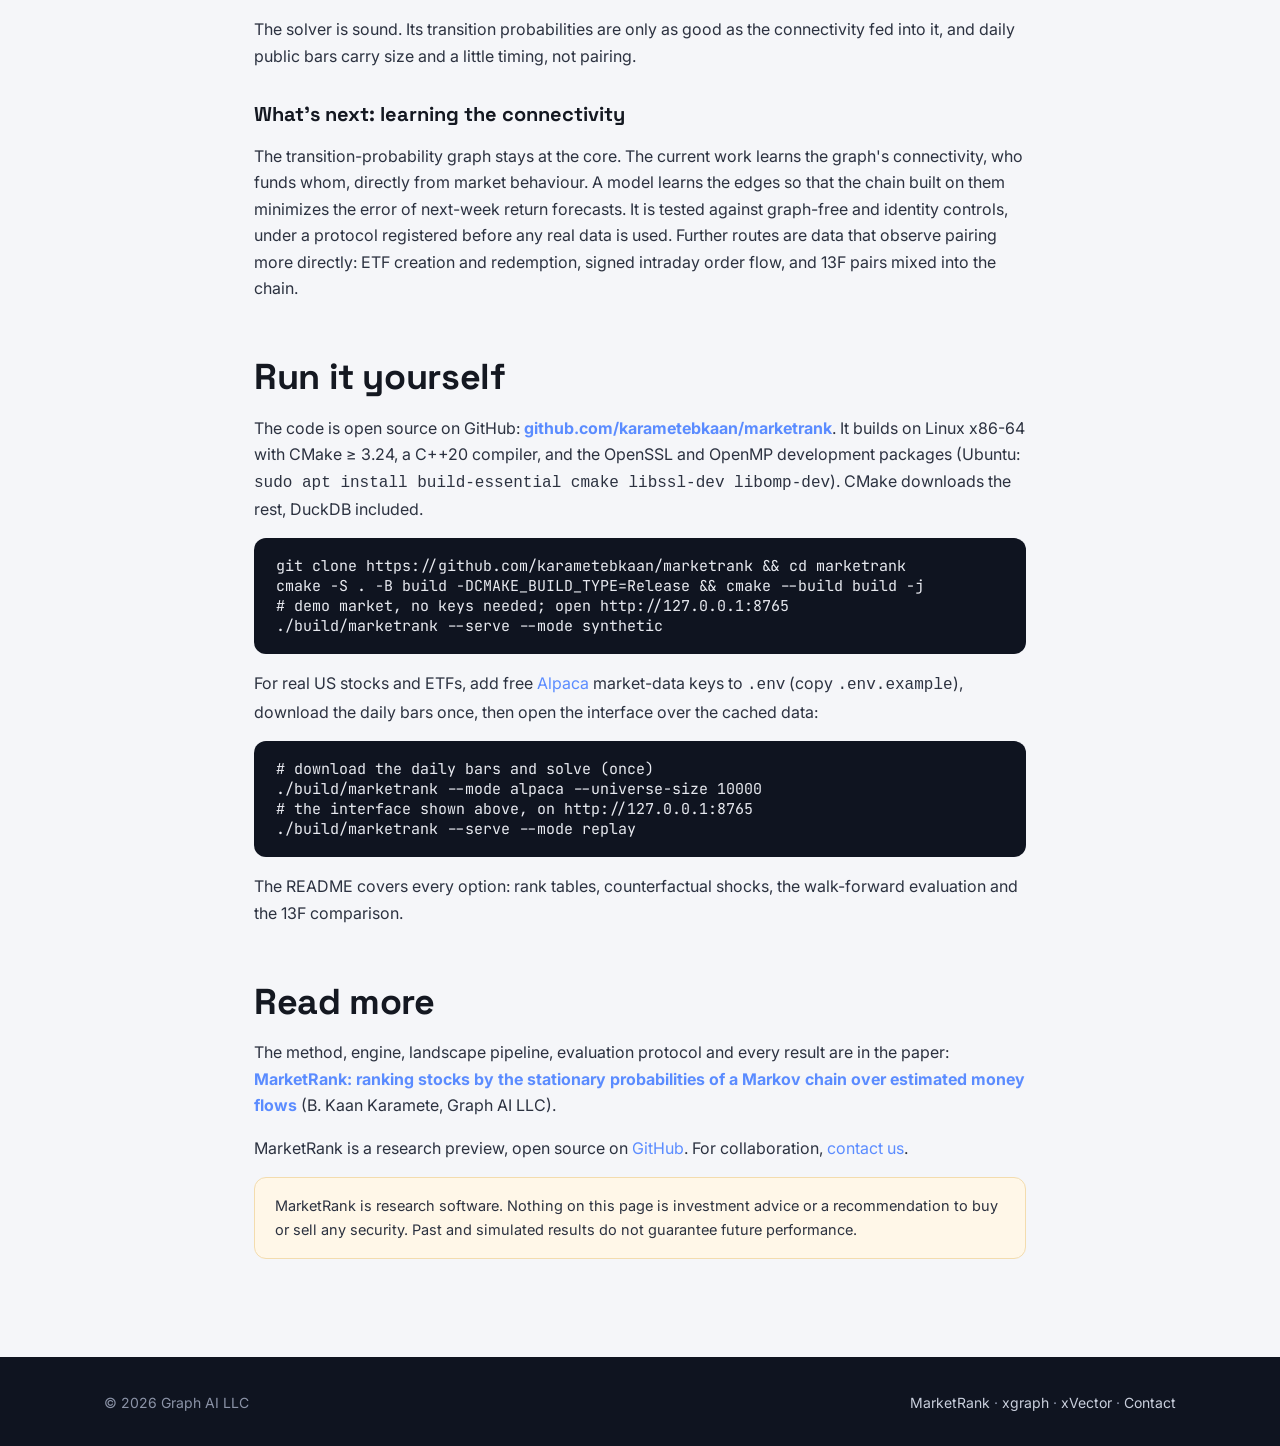
==== commit 69f5c64d: "site: MarketRank is open source -- run-it-yourself section, GitHub link on the card and page Co-Auth" ====
--- a/marketrank.html
+++ b/marketrank.html
@@ -34,7 +34,7 @@
     <p class="lead">Every trading day money leaves some stocks and moves into others. MarketRank models that as a Markov chain over stocks and ranks each one by the share of money that settles on it in the long run.</p>
     <div class="btns">
       <a class="btn primary" href="assets/marketrank-paper.pdf">Read the paper (PDF)</a>
-      <a class="btn ghost" href="#results">See the results</a>
+      <a class="btn ghost" href="#run">Run it yourself</a>
     </div>
   </div>
 </header>
@@ -79,9 +79,22 @@
     <h3>What's next: learning the connectivity</h3>
     <p>The transition-probability graph stays at the core. The current work learns the graph's connectivity, who funds whom, directly from market behaviour. A model learns the edges so that the chain built on them minimizes the error of next-week return forecasts. It is tested against graph-free and identity controls, under a protocol registered before any real data is used. Further routes are data that observe pairing more directly: ETF creation and redemption, signed intraday order flow, and 13F pairs mixed into the chain.</p>
 
+    <h2 id="run">Run it yourself</h2>
+    <p>The code is open source on GitHub: <a href="https://github.com/karametebkaan/marketrank" target="_blank" rel="noopener"><strong>github.com/karametebkaan/marketrank</strong></a>. It builds on Linux x86-64 with CMake ≥ 3.24, a C++20 compiler, and the OpenSSL and OpenMP development packages (Ubuntu: <code>sudo apt install build-essential cmake libssl-dev libomp-dev</code>). CMake downloads the rest, DuckDB included.</p>
+    <pre class="formula">git clone https://github.com/karametebkaan/marketrank &amp;&amp; cd marketrank
+cmake -S . -B build -DCMAKE_BUILD_TYPE=Release &amp;&amp; cmake --build build -j
+# demo market, no keys needed; open http://127.0.0.1:8765
+./build/marketrank --serve --mode synthetic</pre>
+    <p>For real US stocks and ETFs, add free <a href="https://alpaca.markets" target="_blank" rel="noopener">Alpaca</a> market-data keys to <code>.env</code> (copy <code>.env.example</code>), download the daily bars once, then open the interface over the cached data:</p>
+    <pre class="formula"># download the daily bars and solve (once)
+./build/marketrank --mode alpaca --universe-size 10000
+# the interface shown above, on http://127.0.0.1:8765
+./build/marketrank --serve --mode replay</pre>
+    <p>The README covers every option: rank tables, counterfactual shocks, the walk-forward evaluation and the 13F comparison.</p>
+
     <h2>Read more</h2>
     <p>The method, engine, landscape pipeline, evaluation protocol and every result are in the paper: <a href="assets/marketrank-paper.pdf"><strong>MarketRank: ranking stocks by the stationary probabilities of a Markov chain over estimated money flows</strong></a> (B. Kaan Karamete, Graph AI LLC).</p>
-    <p>MarketRank is a research preview. For access or collaboration, <a href="index.html#contact">contact us</a>.</p>
+    <p>MarketRank is a research preview, open source on <a href="https://github.com/karametebkaan/marketrank" target="_blank" rel="noopener">GitHub</a>. For collaboration, <a href="index.html#contact">contact us</a>.</p>
     <p class="note">MarketRank is research software. Nothing on this page is investment advice or a recommendation to buy or sell any security. Past and simulated results do not guarantee future performance.</p>
   </div>
 </section>
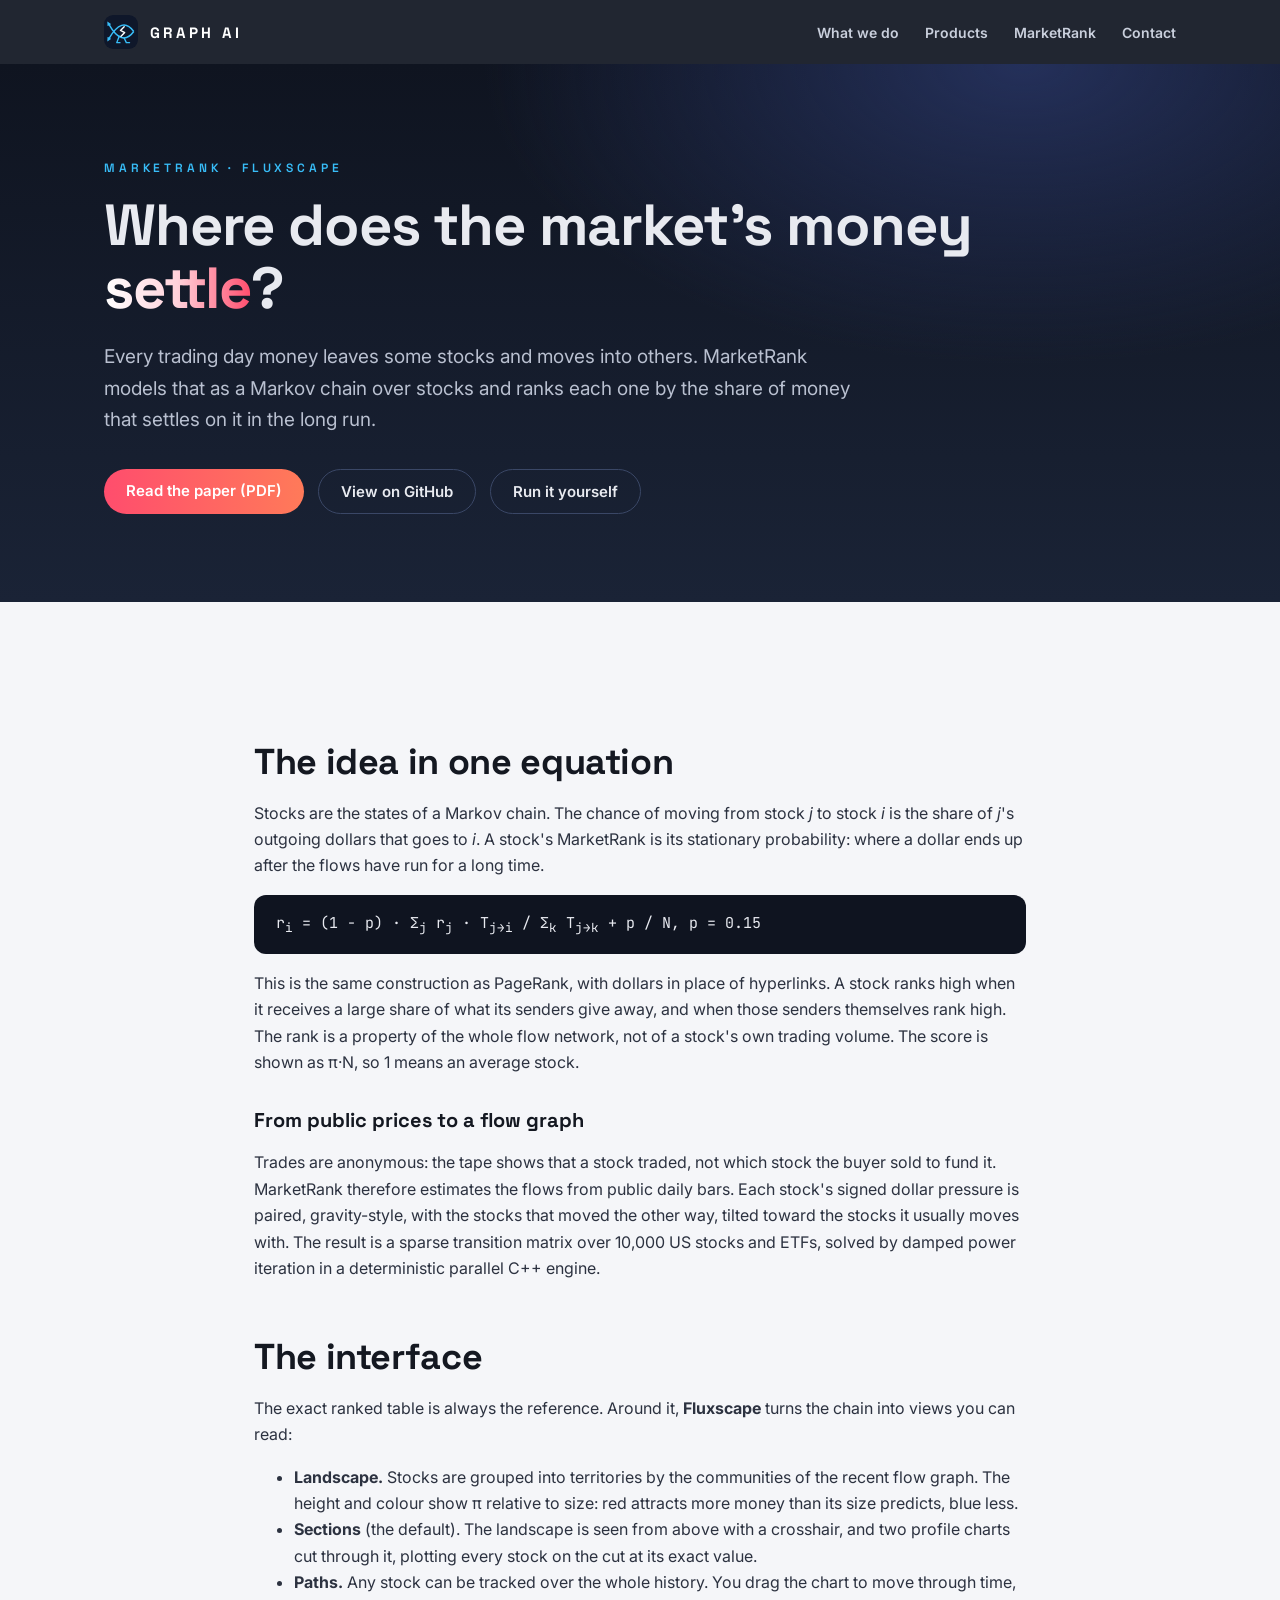
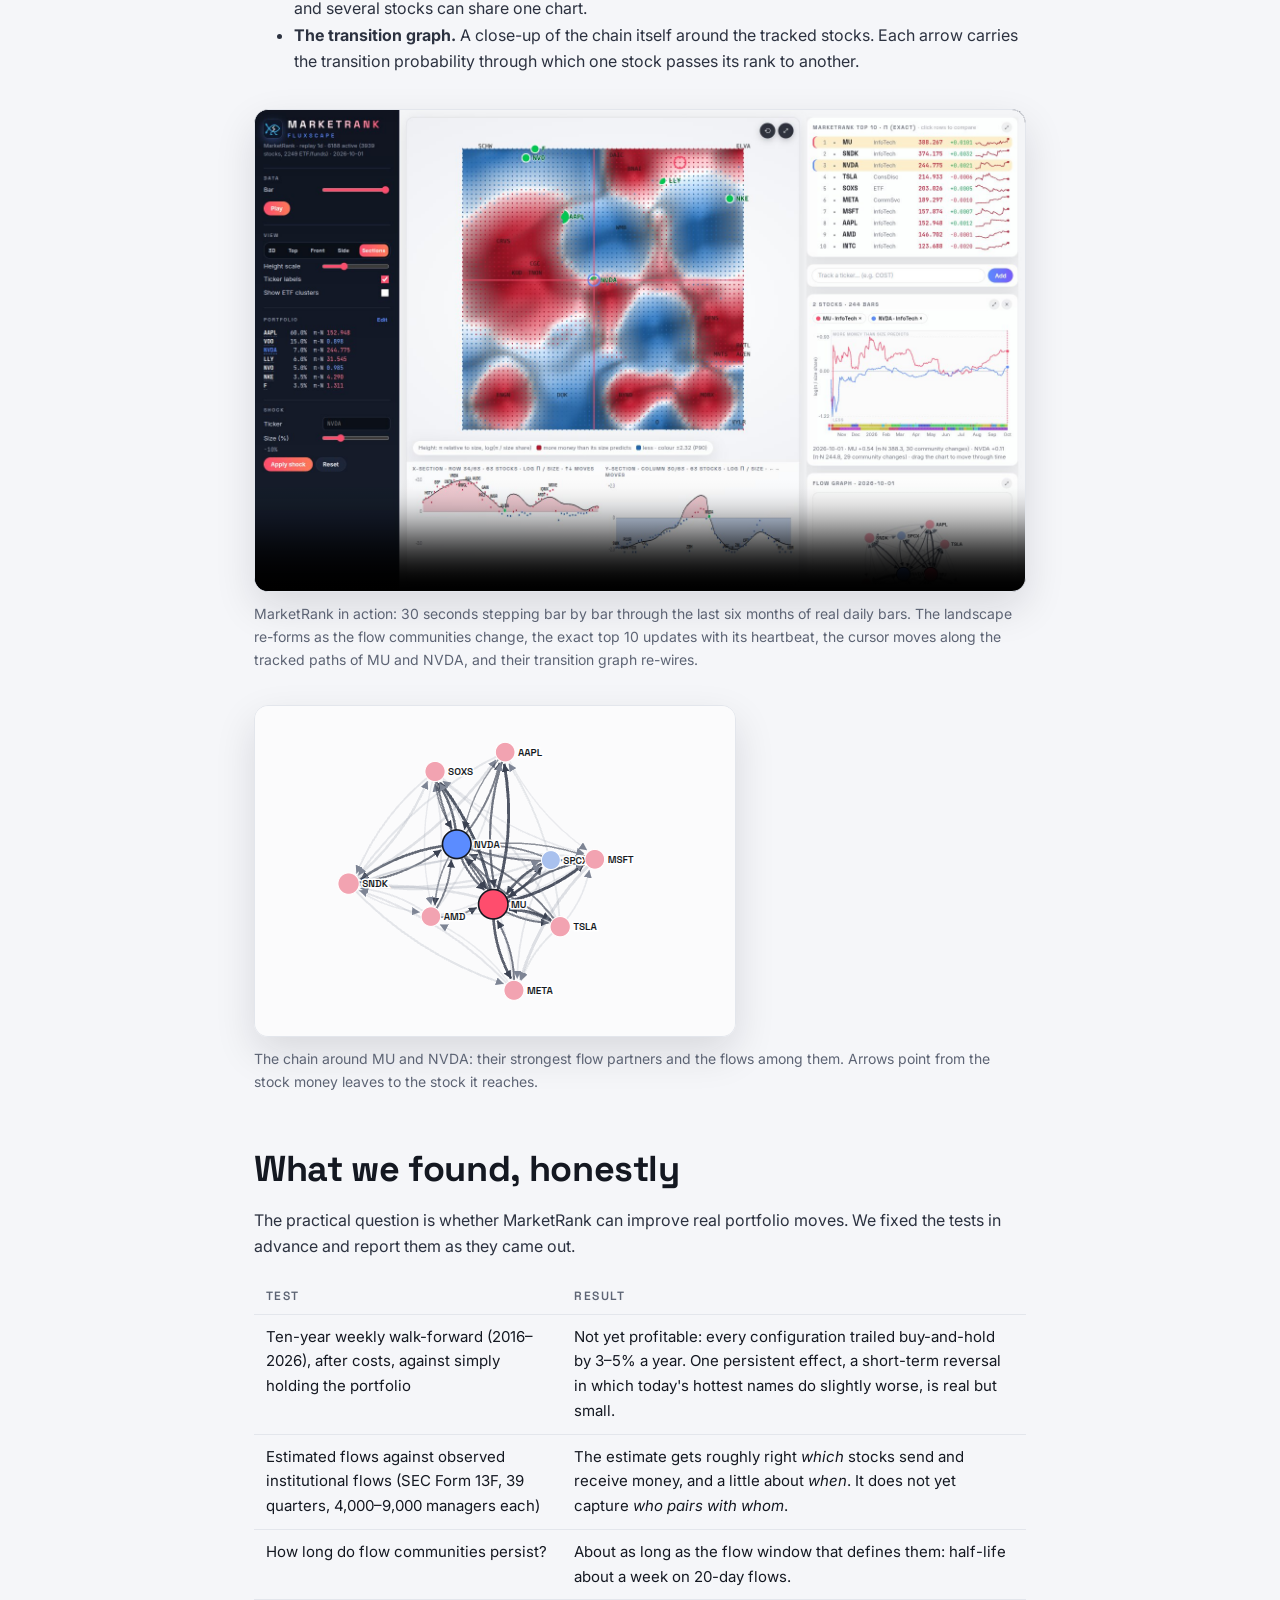
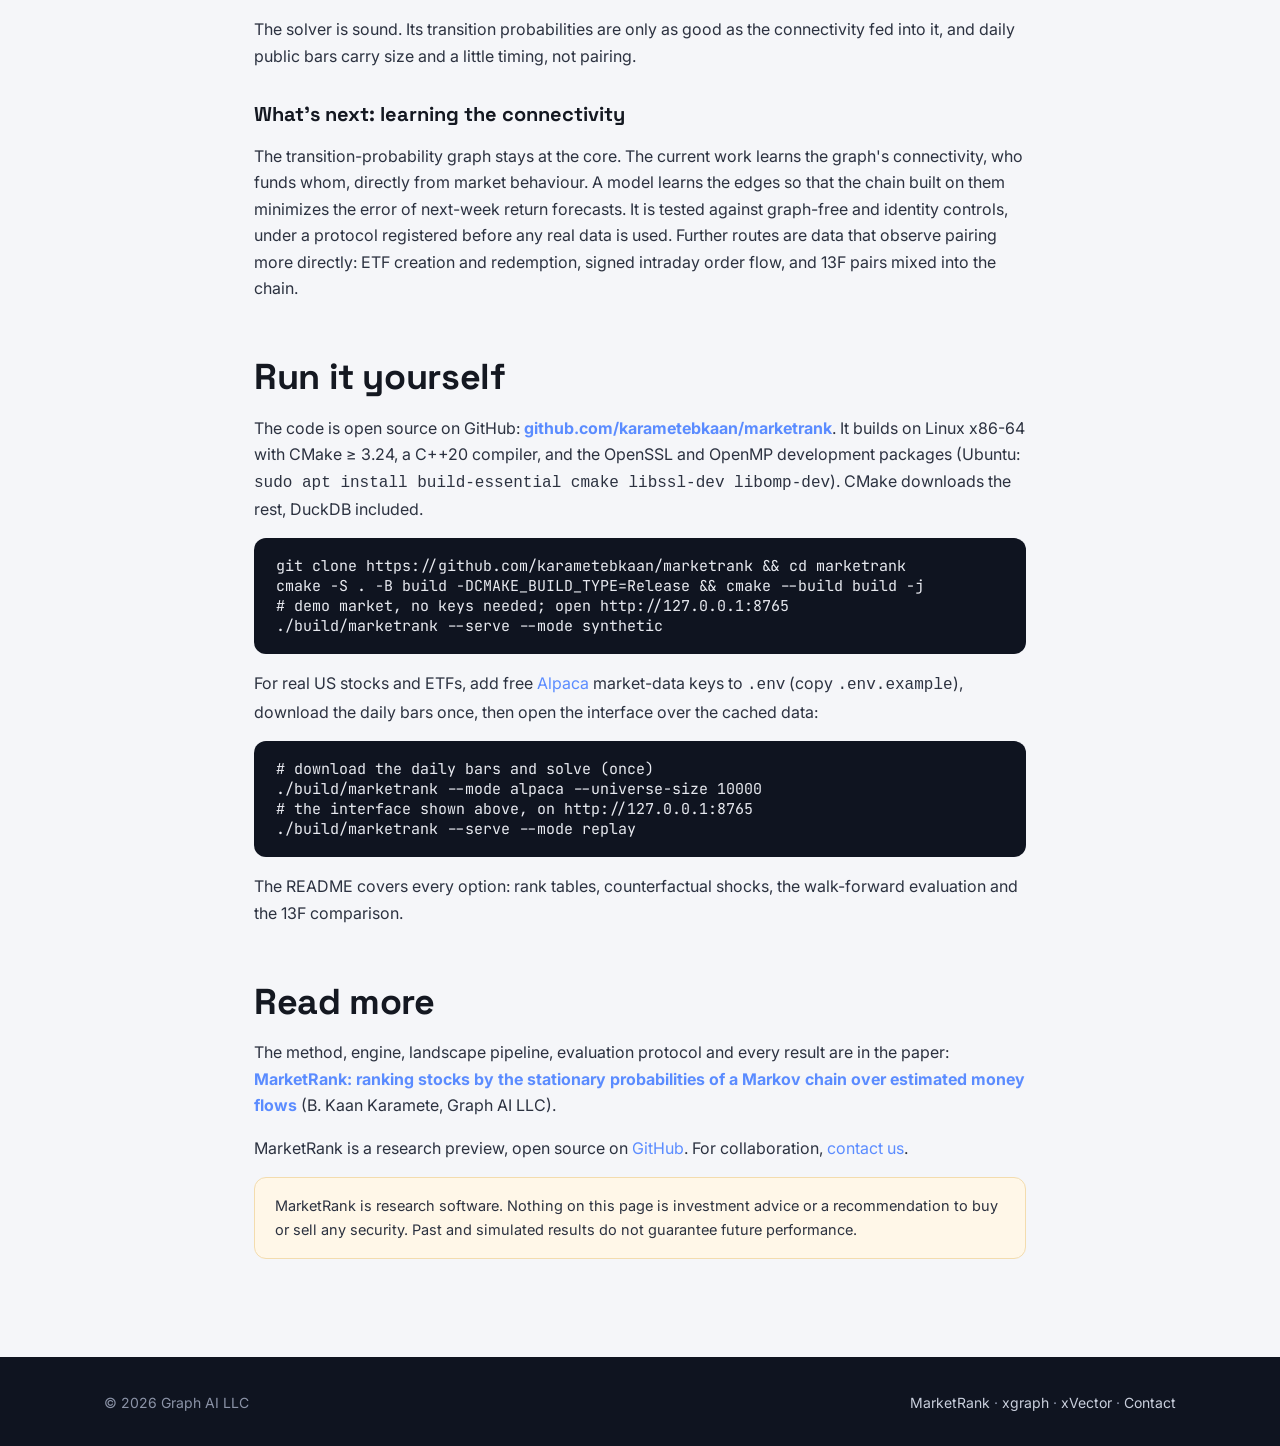
==== commit 4f7a6961: "site: View on GitHub button for MarketRank (page hero and featured section), like xgraph and xVector" ====
--- a/marketrank.html
+++ b/marketrank.html
@@ -34,6 +34,7 @@
     <p class="lead">Every trading day money leaves some stocks and moves into others. MarketRank models that as a Markov chain over stocks and ranks each one by the share of money that settles on it in the long run.</p>
     <div class="btns">
       <a class="btn primary" href="assets/marketrank-paper.pdf">Read the paper (PDF)</a>
+      <a class="btn ghost" href="https://github.com/karametebkaan/marketrank" target="_blank" rel="noopener">View on GitHub</a>
       <a class="btn ghost" href="#run">Run it yourself</a>
     </div>
   </div>
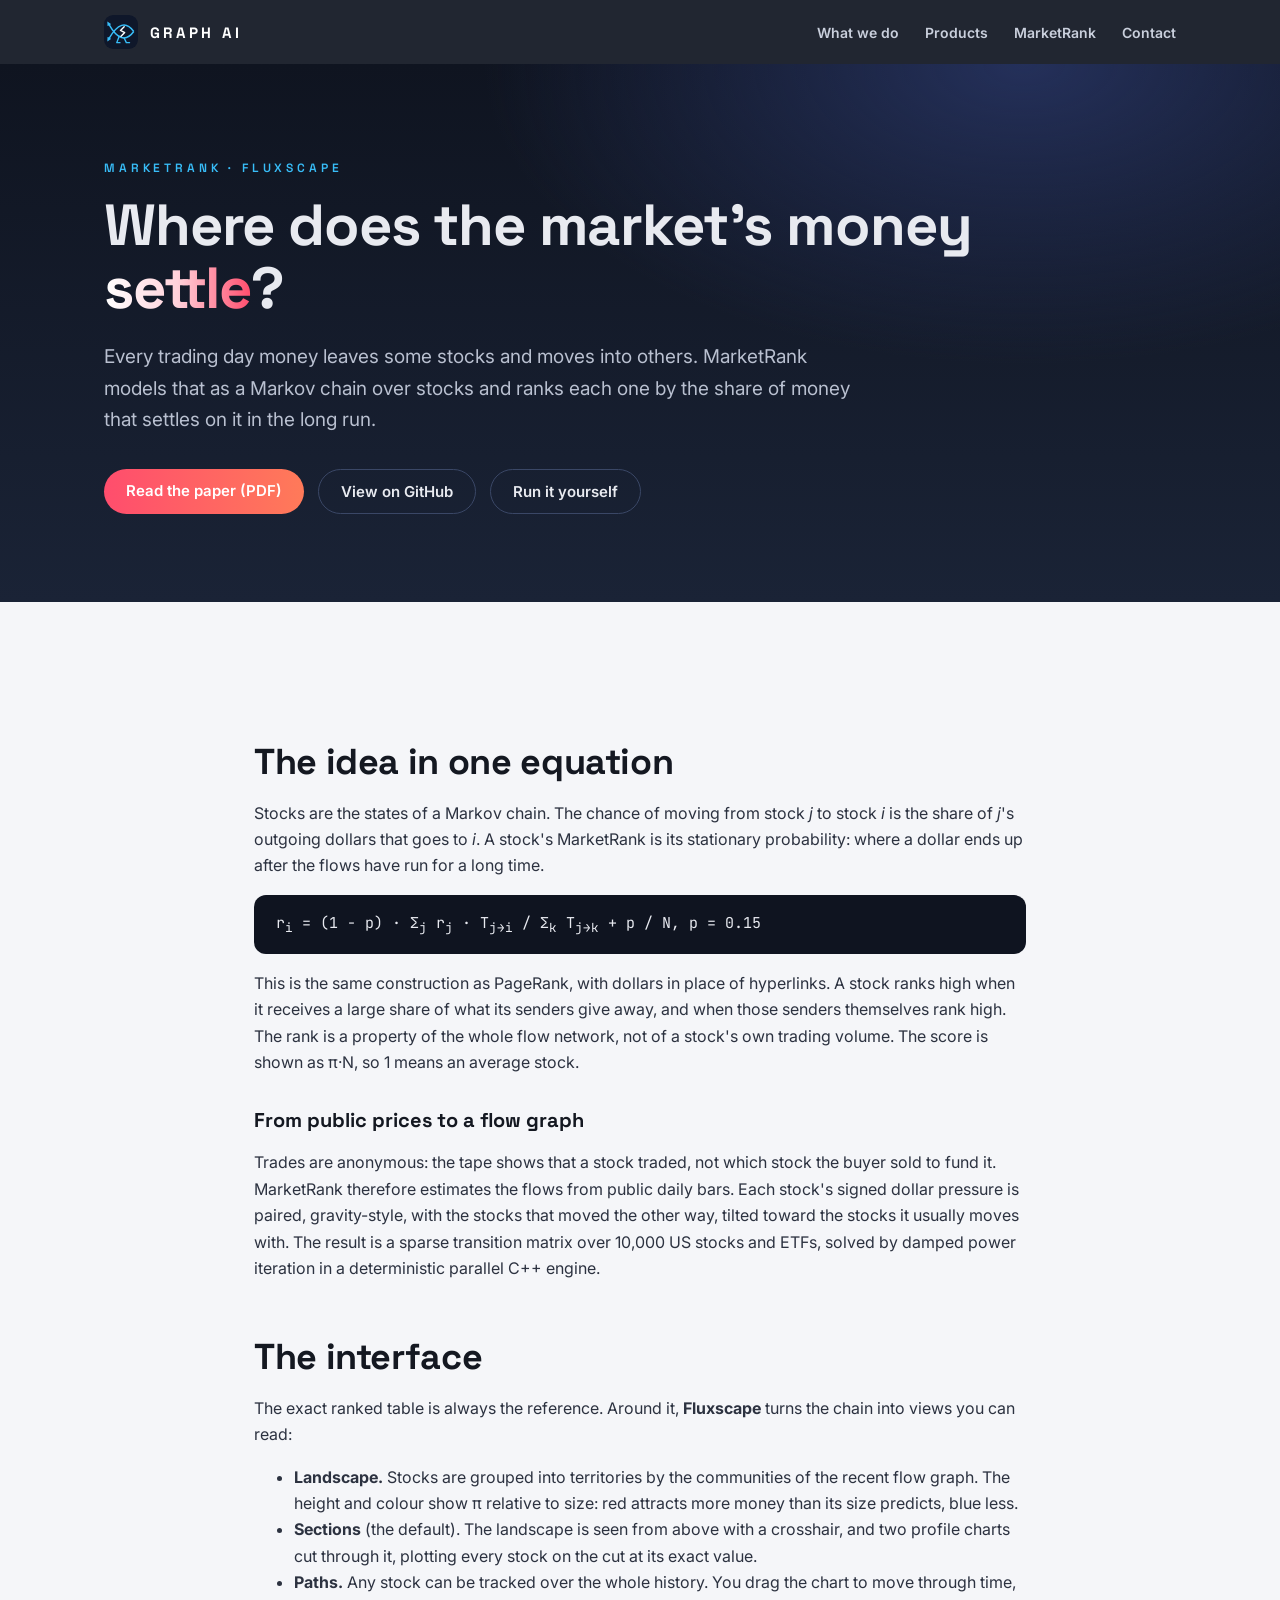
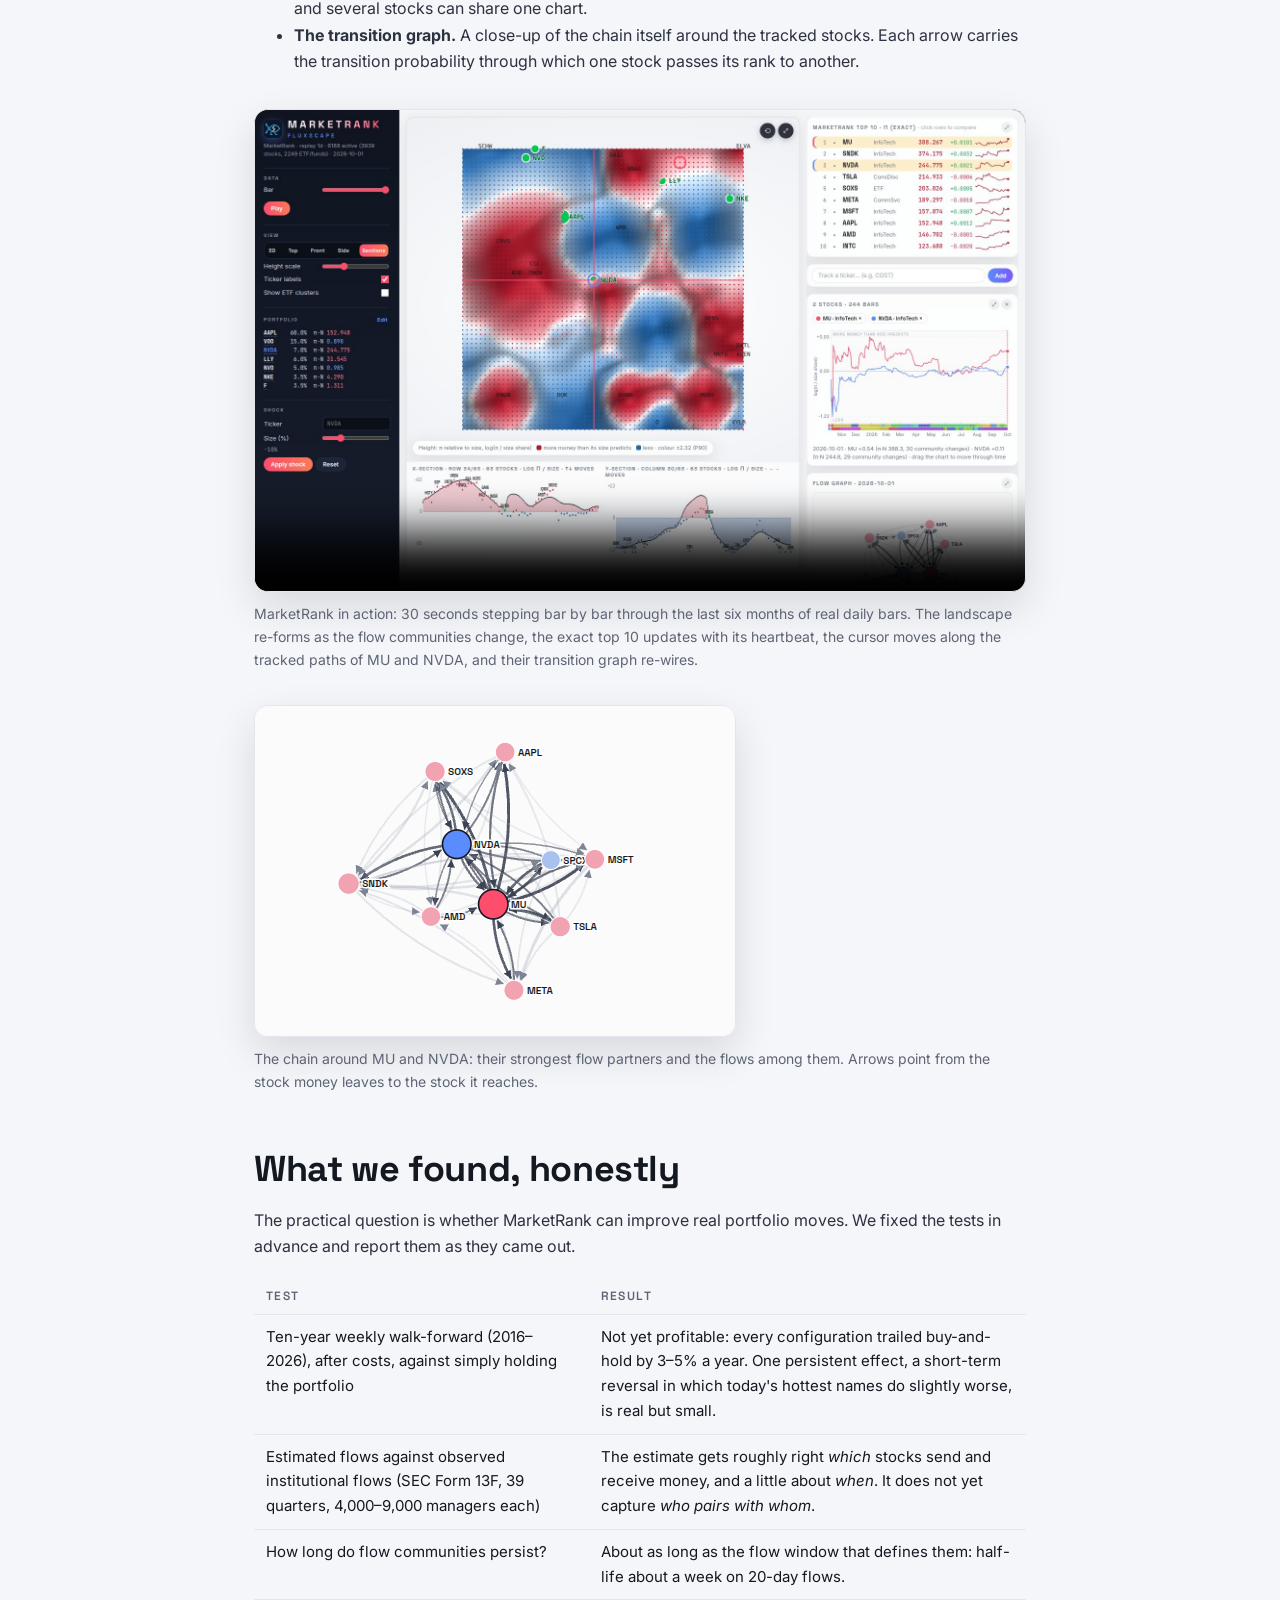
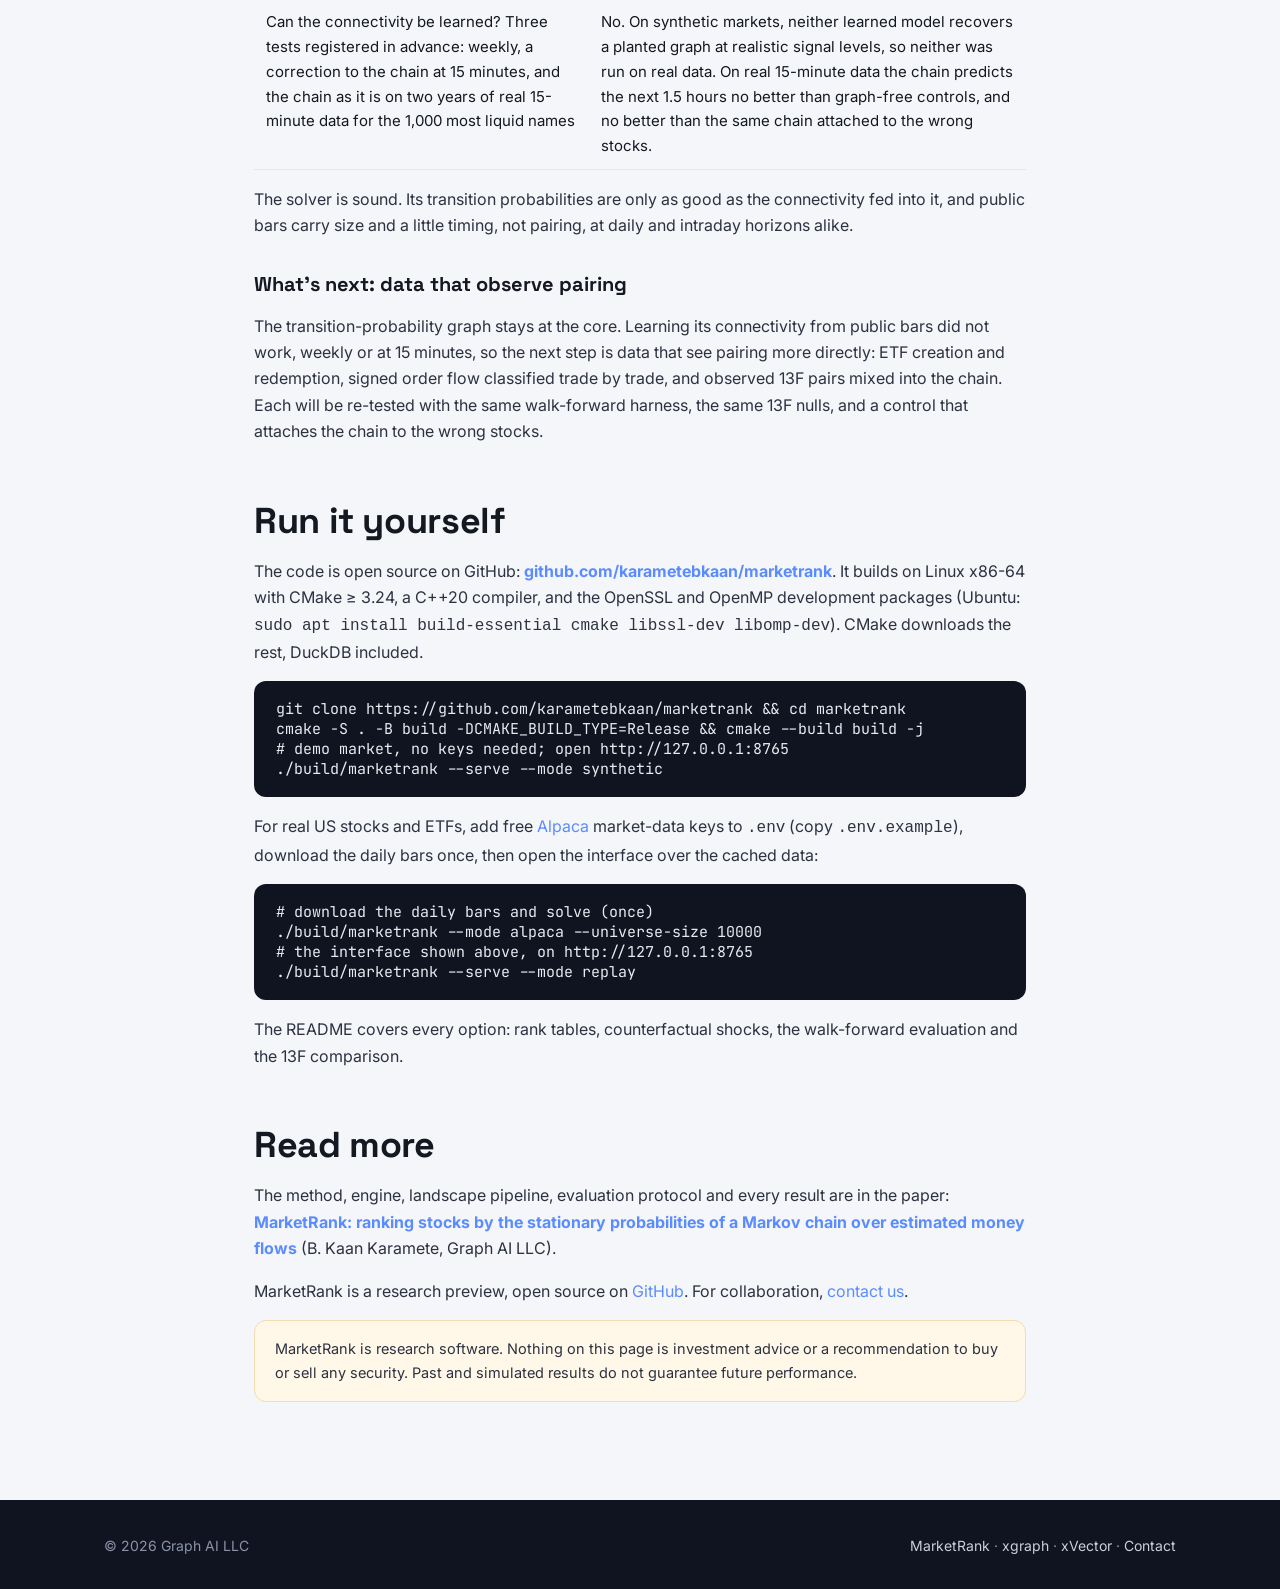
==== commit 007bd7d2: "site: MarketRank page and paper PDF report the three pre-registered connectivity tests; what's next " ====
--- a/marketrank.html
+++ b/marketrank.html
@@ -74,11 +74,12 @@
       <tr><td>Ten-year weekly walk-forward (2016–2026), after costs, against simply holding the portfolio</td><td>Not yet profitable: every configuration trailed buy-and-hold by 3–5% a year. One persistent effect, a short-term reversal in which today's hottest names do slightly worse, is real but small.</td></tr>
       <tr><td>Estimated flows against observed institutional flows (SEC Form 13F, 39 quarters, 4,000–9,000 managers each)</td><td>The estimate gets roughly right <em>which</em> stocks send and receive money, and a little about <em>when</em>. It does not yet capture <em>who pairs with whom</em>.</td></tr>
       <tr><td>How long do flow communities persist?</td><td>About as long as the flow window that defines them: half-life about a week on 20-day flows.</td></tr>
+      <tr><td>Can the connectivity be learned? Three tests registered in advance: weekly, a correction to the chain at 15 minutes, and the chain as it is on two years of real 15-minute data for the 1,000 most liquid names</td><td>No. On synthetic markets, neither learned model recovers a planted graph at realistic signal levels, so neither was run on real data. On real 15-minute data the chain predicts the next 1.5 hours no better than graph-free controls, and no better than the same chain attached to the wrong stocks.</td></tr>
     </table>
-    <p>The solver is sound. Its transition probabilities are only as good as the connectivity fed into it, and daily public bars carry size and a little timing, not pairing.</p>
+    <p>The solver is sound. Its transition probabilities are only as good as the connectivity fed into it, and public bars carry size and a little timing, not pairing, at daily and intraday horizons alike.</p>
 
-    <h3>What's next: learning the connectivity</h3>
-    <p>The transition-probability graph stays at the core. The current work learns the graph's connectivity, who funds whom, directly from market behaviour. A model learns the edges so that the chain built on them minimizes the error of next-week return forecasts. It is tested against graph-free and identity controls, under a protocol registered before any real data is used. Further routes are data that observe pairing more directly: ETF creation and redemption, signed intraday order flow, and 13F pairs mixed into the chain.</p>
+    <h3>What's next: data that observe pairing</h3>
+    <p>The transition-probability graph stays at the core. Learning its connectivity from public bars did not work, weekly or at 15 minutes, so the next step is data that see pairing more directly: ETF creation and redemption, signed order flow classified trade by trade, and observed 13F pairs mixed into the chain. Each will be re-tested with the same walk-forward harness, the same 13F nulls, and a control that attaches the chain to the wrong stocks.</p>
 
     <h2 id="run">Run it yourself</h2>
     <p>The code is open source on GitHub: <a href="https://github.com/karametebkaan/marketrank" target="_blank" rel="noopener"><strong>github.com/karametebkaan/marketrank</strong></a>. It builds on Linux x86-64 with CMake ≥ 3.24, a C++20 compiler, and the OpenSSL and OpenMP development packages (Ubuntu: <code>sudo apt install build-essential cmake libssl-dev libomp-dev</code>). CMake downloads the rest, DuckDB included.</p>
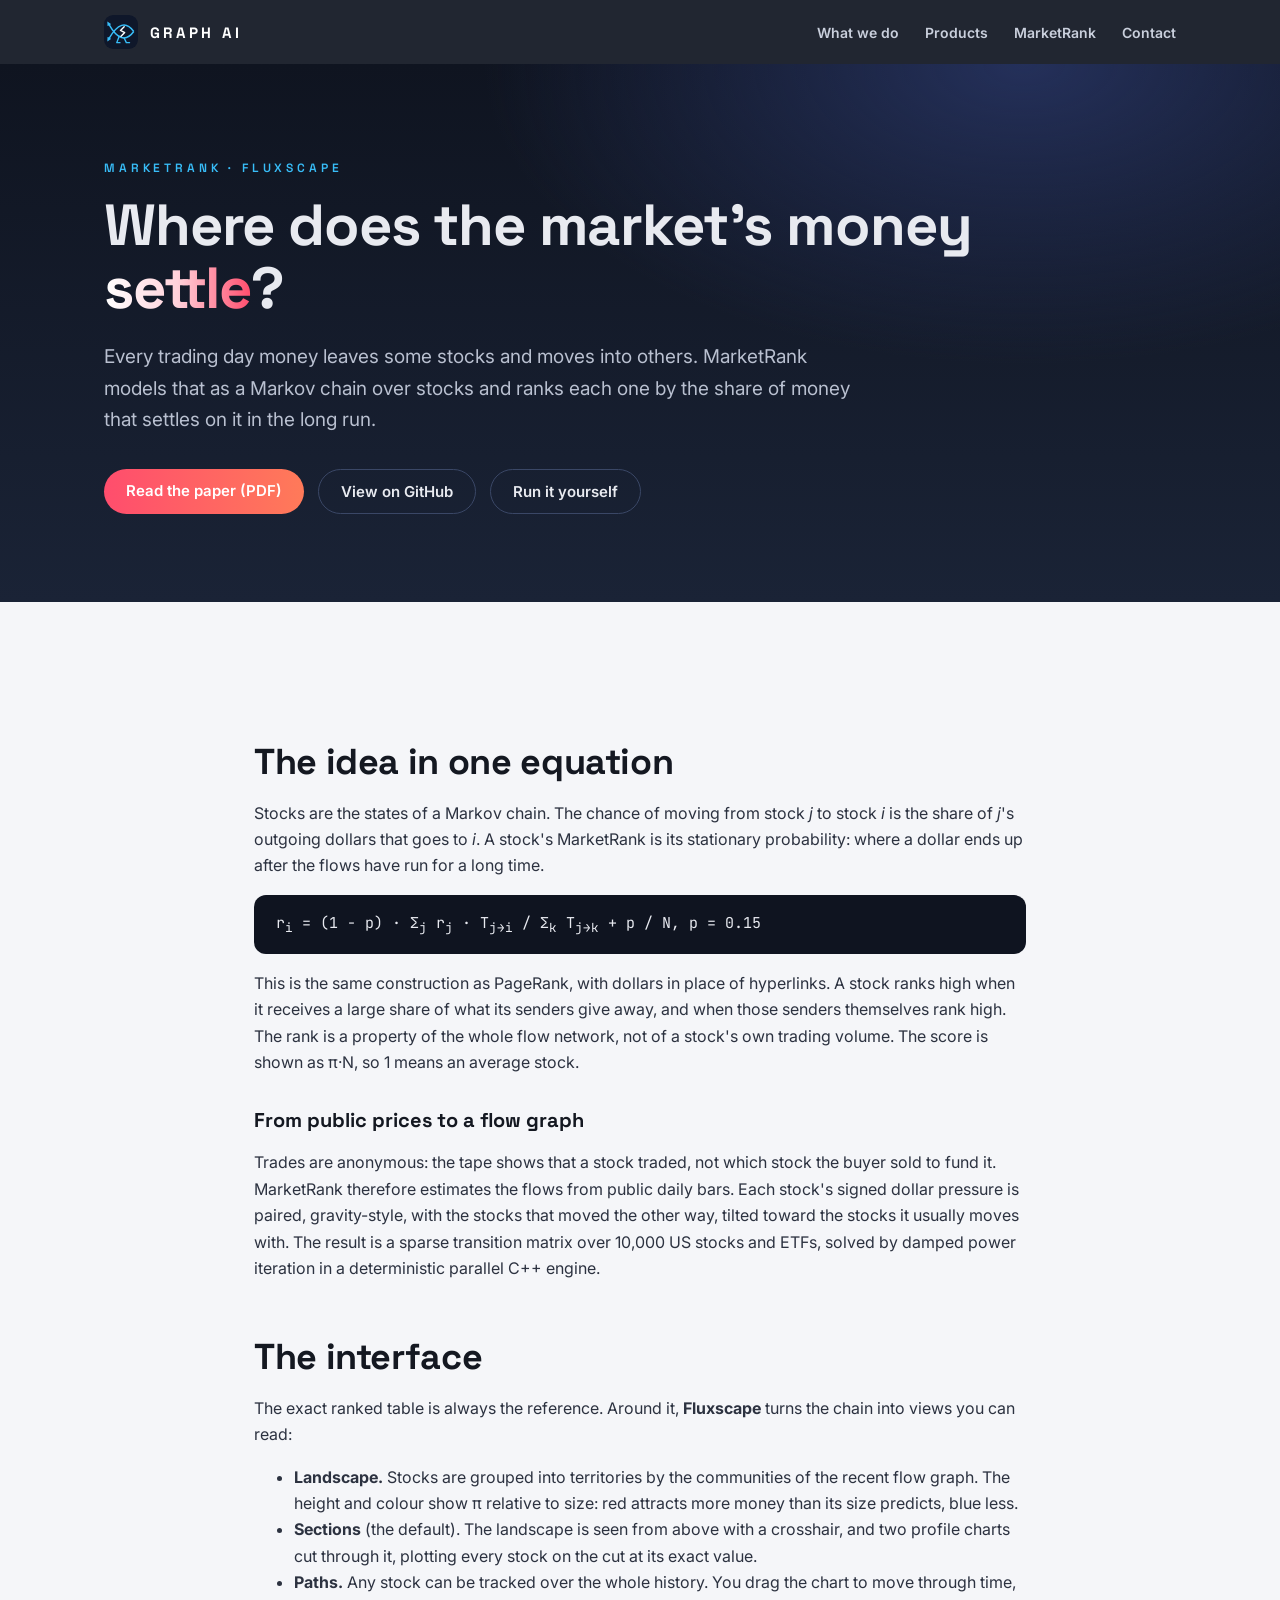
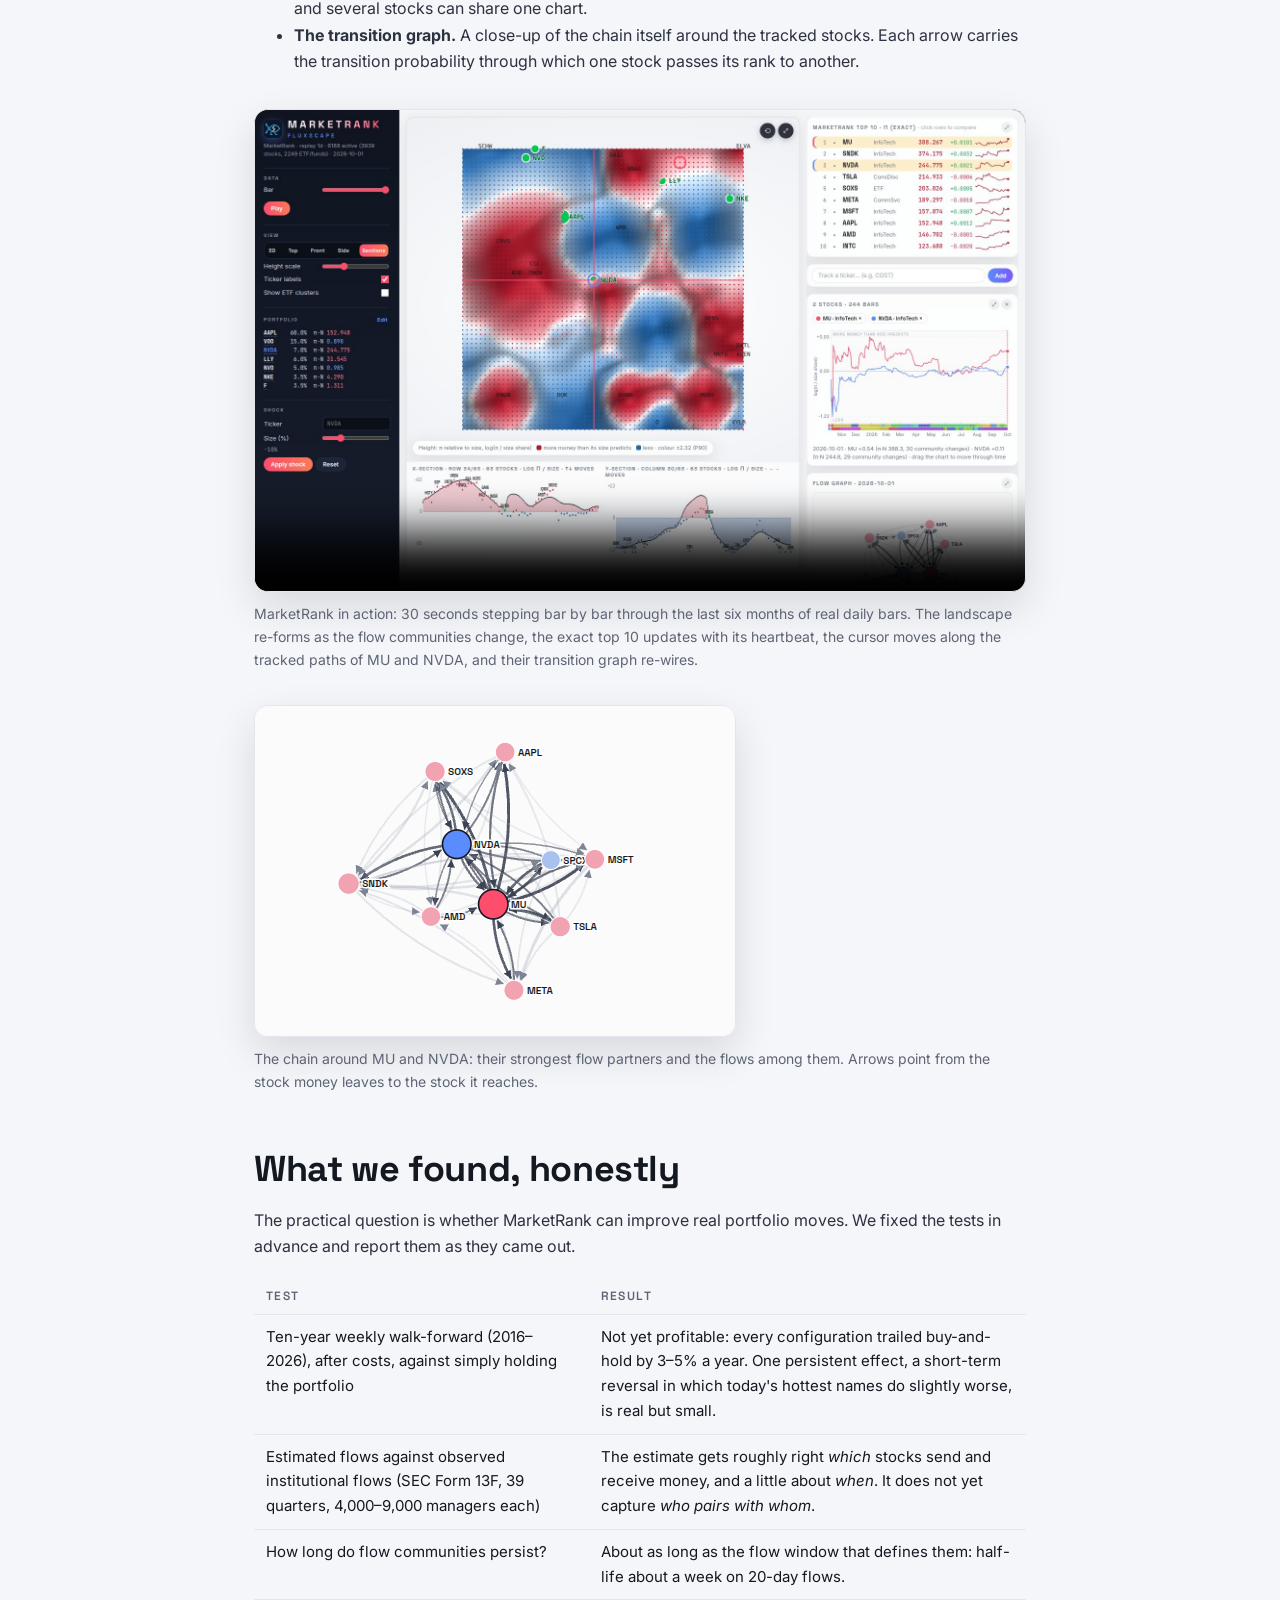
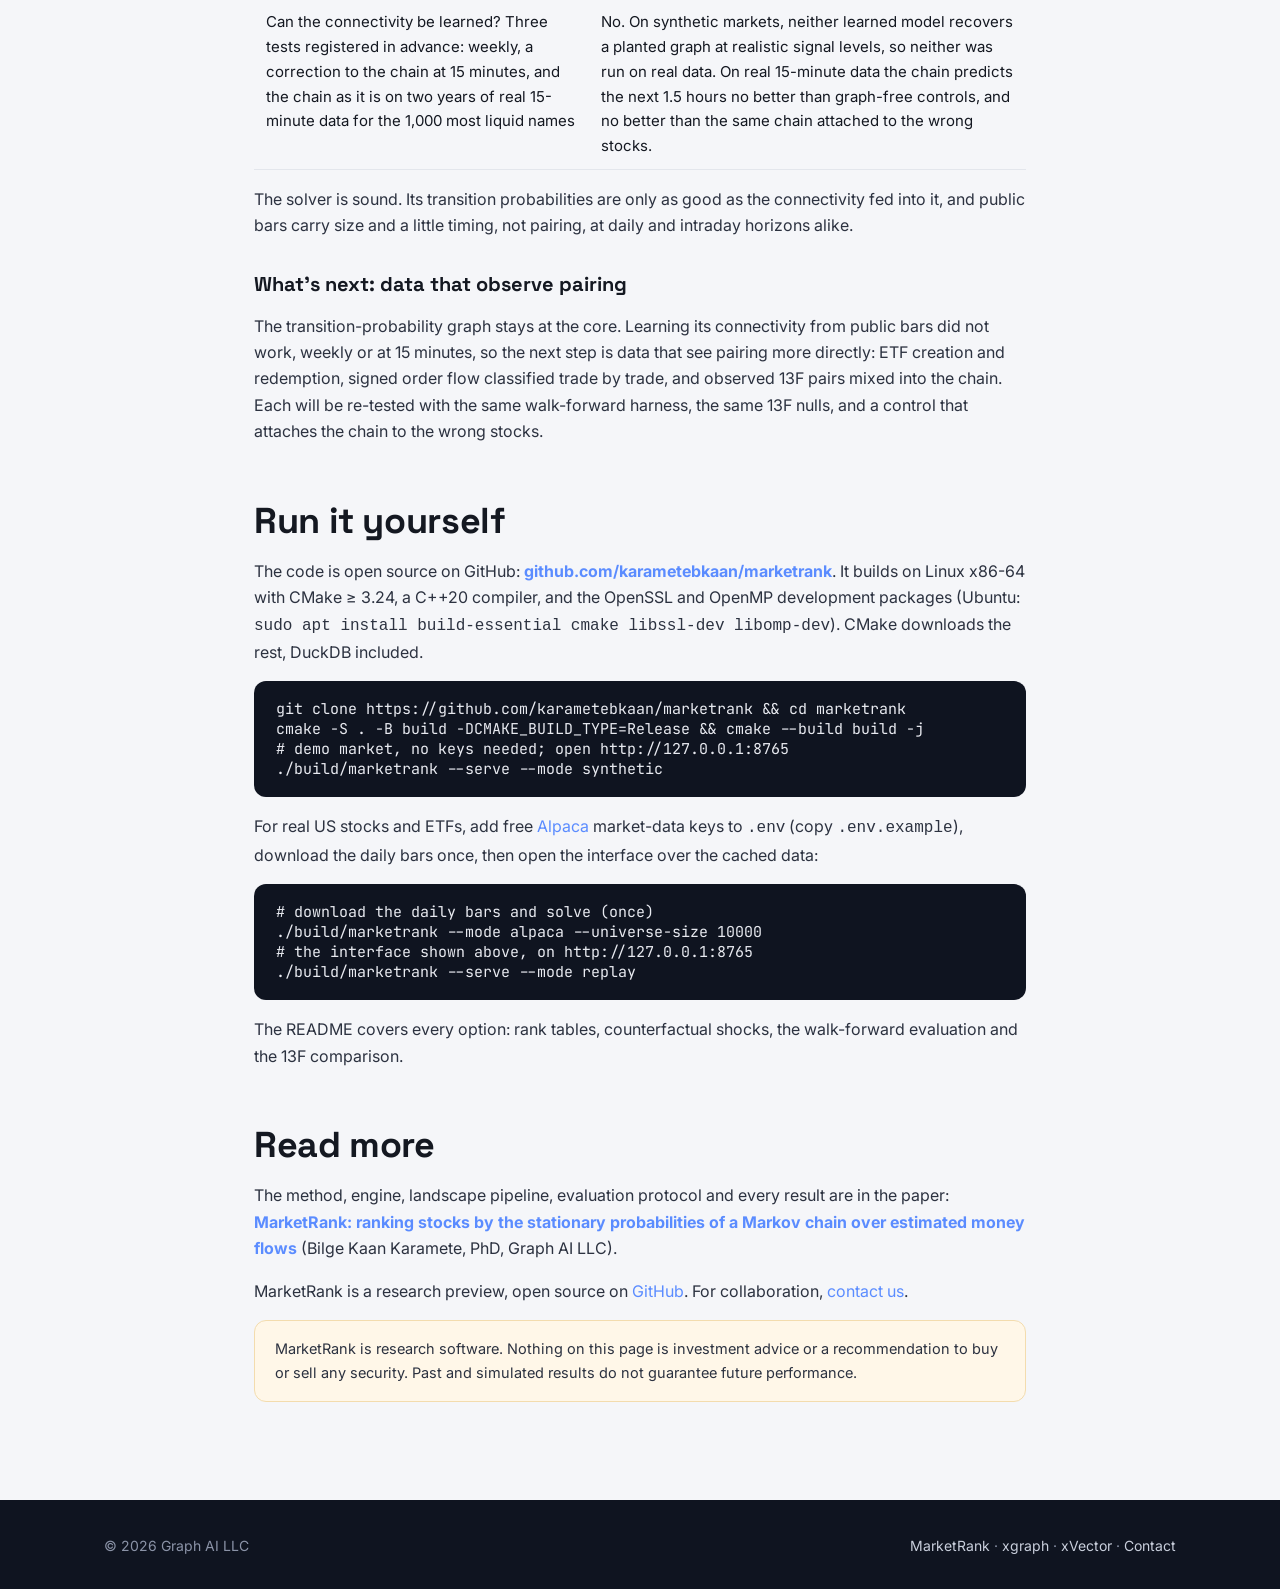
==== commit 7a5e72d0: "site: paper PDF and byline with the updated author line Co-Authored-By: Claude Opus 5.5 (1M context)" ====
--- a/marketrank.html
+++ b/marketrank.html
@@ -95,7 +95,7 @@
     <p>The README covers every option: rank tables, counterfactual shocks, the walk-forward evaluation and the 13F comparison.</p>
 
     <h2>Read more</h2>
-    <p>The method, engine, landscape pipeline, evaluation protocol and every result are in the paper: <a href="assets/marketrank-paper.pdf"><strong>MarketRank: ranking stocks by the stationary probabilities of a Markov chain over estimated money flows</strong></a> (B. Kaan Karamete, Graph AI LLC).</p>
+    <p>The method, engine, landscape pipeline, evaluation protocol and every result are in the paper: <a href="assets/marketrank-paper.pdf"><strong>MarketRank: ranking stocks by the stationary probabilities of a Markov chain over estimated money flows</strong></a> (Bilge Kaan Karamete, PhD, Graph AI LLC).</p>
     <p>MarketRank is a research preview, open source on <a href="https://github.com/karametebkaan/marketrank" target="_blank" rel="noopener">GitHub</a>. For collaboration, <a href="index.html#contact">contact us</a>.</p>
     <p class="note">MarketRank is research software. Nothing on this page is investment advice or a recommendation to buy or sell any security. Past and simulated results do not guarantee future performance.</p>
   </div>
